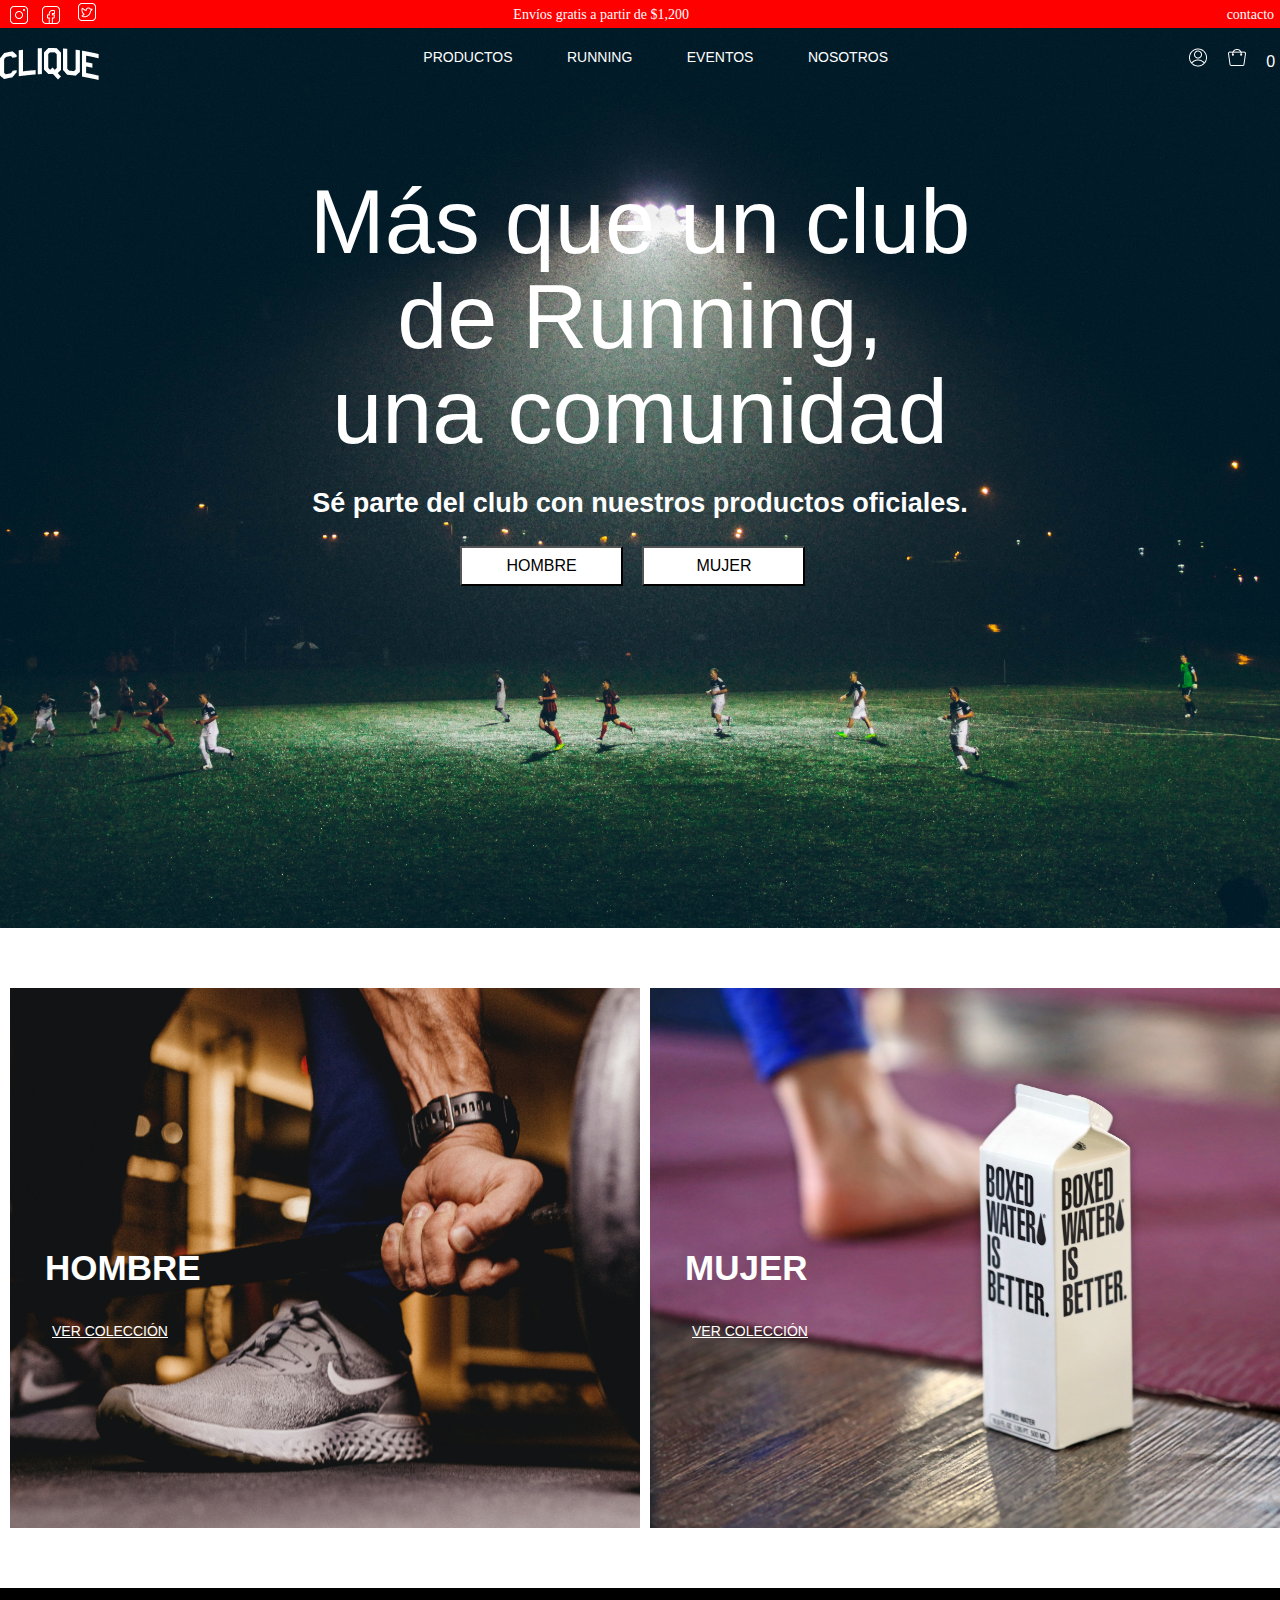
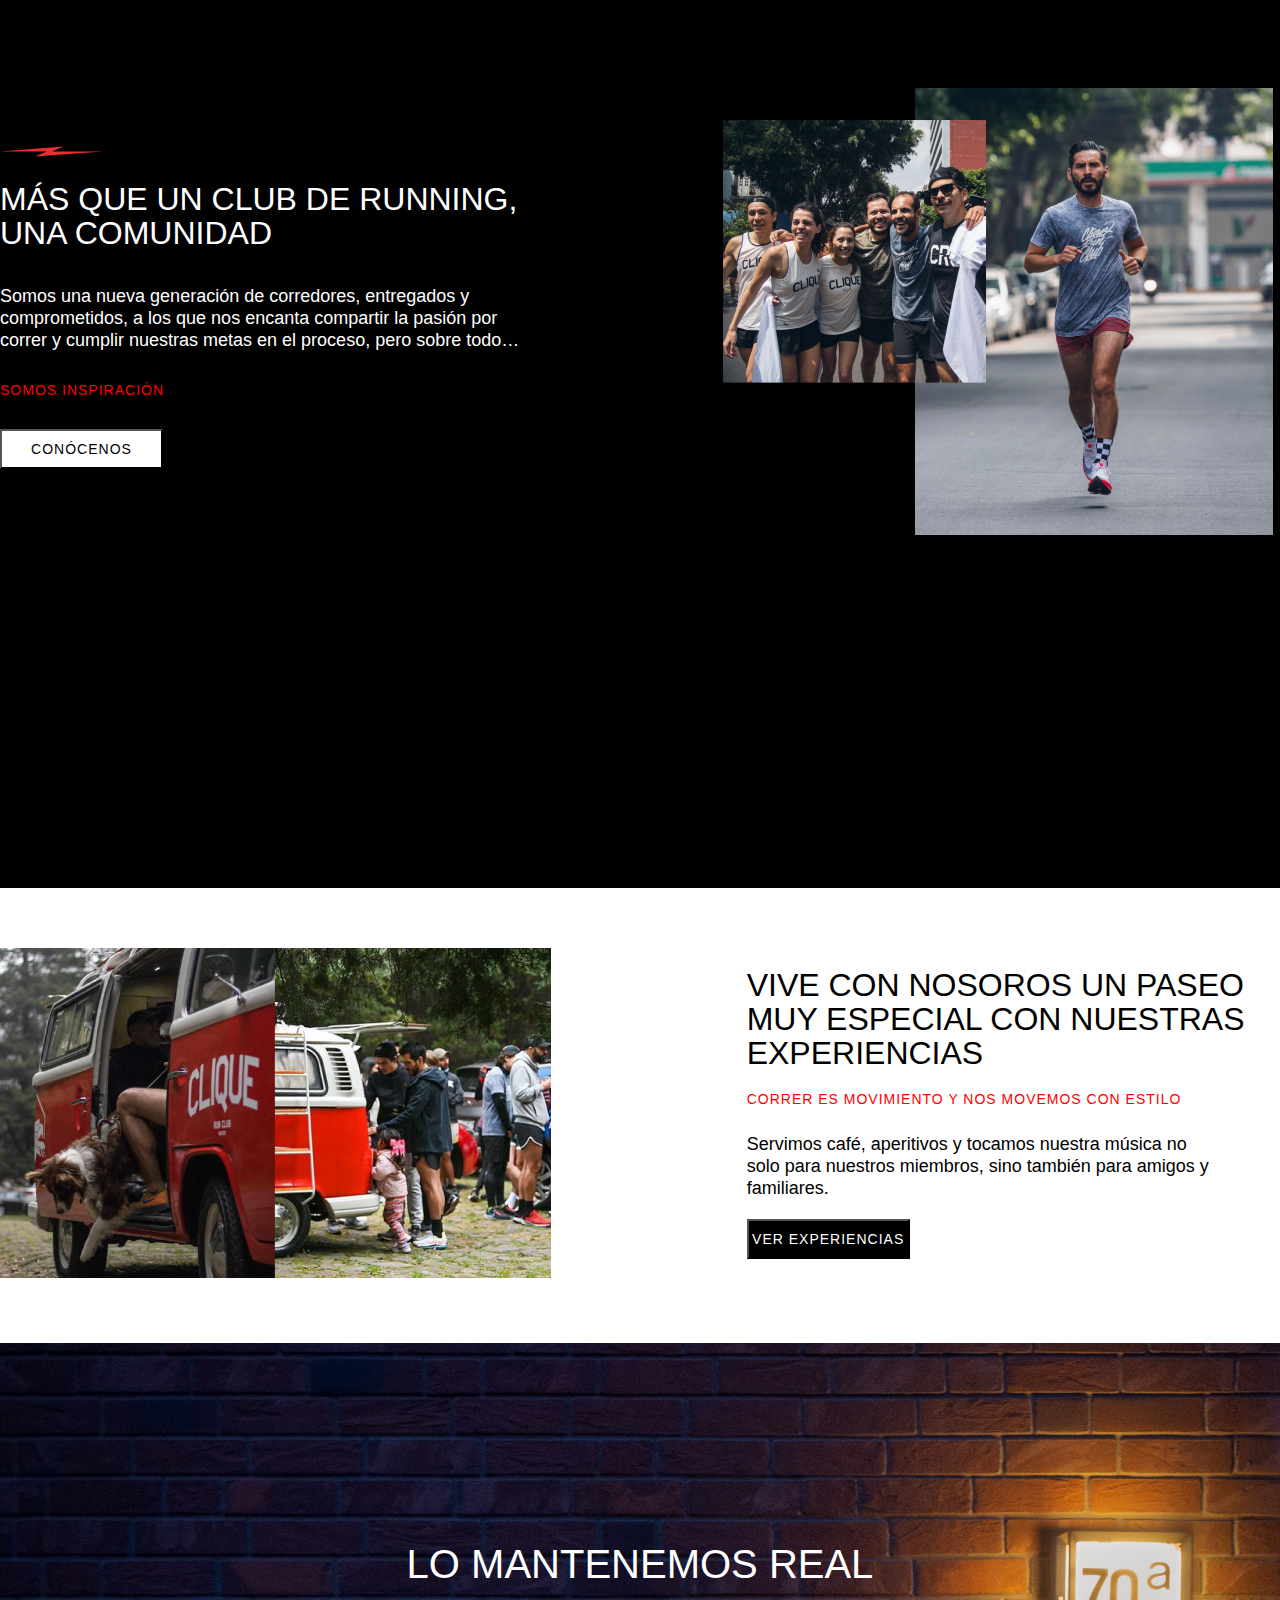
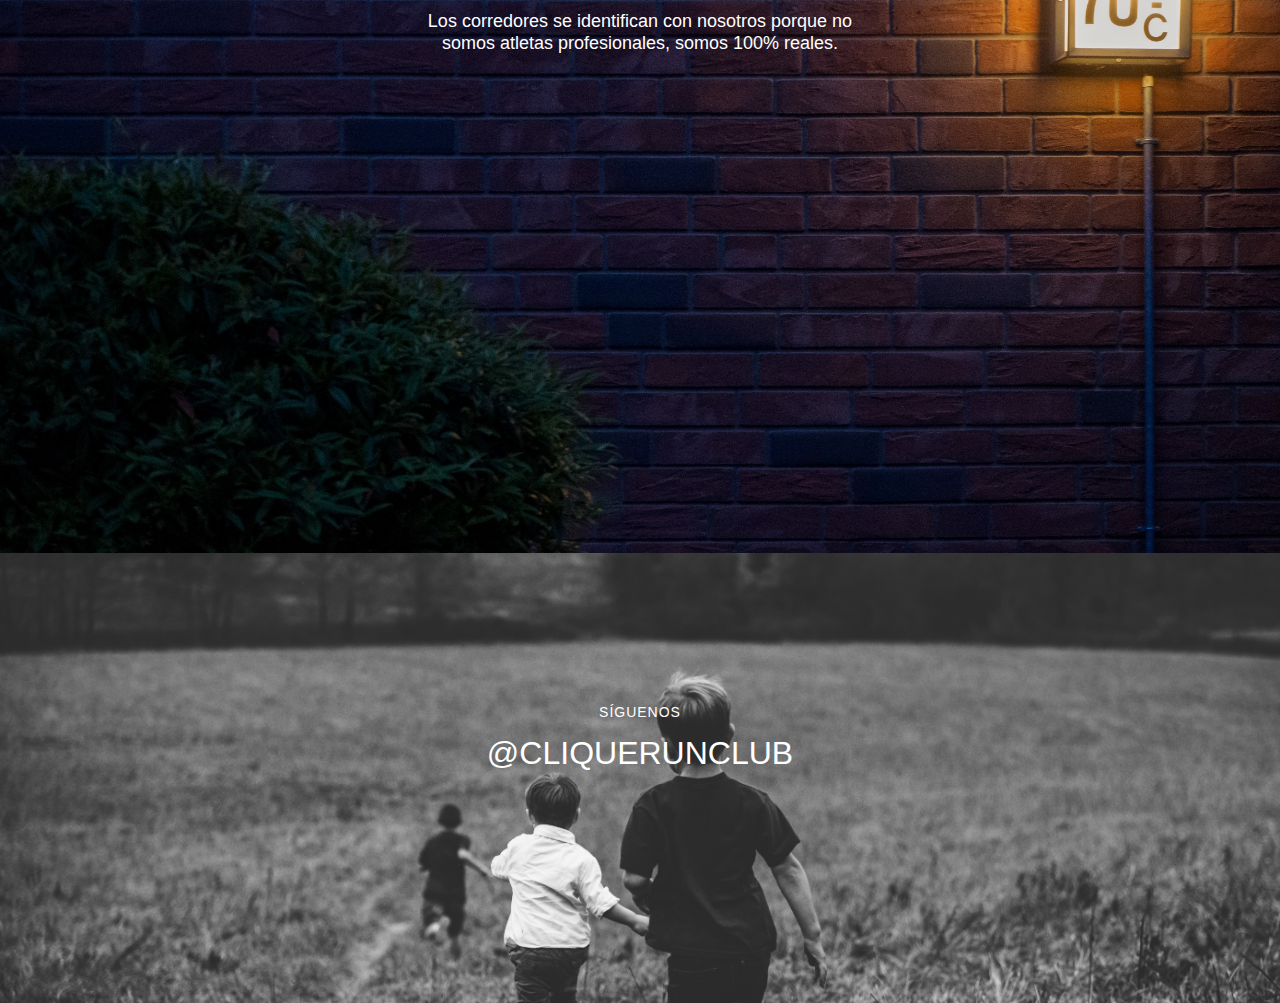
==== index.html @ 3148677d "section-8" ====
<!DOCTYPE html>
<html lang="en">
  <head>
    <meta charset="UTF-8" />
    <meta http-equiv="X-UA-Compatible" content="IE=edge" />
    <meta name="viewport" content="width=device-width, initial-scale=1.0" />
    <title>Tempelate</title>
    <link rel="stylesheet" href="./pure.css" />
    <link rel="stylesheet" href="./pure-responsive.css" />
    <link rel="stylesheet" href="./style.css" />
  </head>
  <body>
    <!-- sectuin-1 starts -->
    <div class="section-1">
      <div class="wrapper">
        <div class="pure-g">
          <div class="pure-u-1 pure-u-md-7-24">
            <div class="sec1-icon">
              <ul>
                <li>
                  <img src="/images/instaicon.png" alt="" />
                </li>
                <li>
                  <img src="/images/fbicon.png" alt="" />
                </li>
                <li>
                  <img src="/images/twittericon.png" alt="" />
                </li>
              </ul>
            </div>
          </div>
          <div class="pure-u-1 pure-u-md-16-24">
            <div class="sec1-line">
              <p>Envíos gratis a partir de $1,200</p>
            </div>
          </div>
          <div class="pure-u-1 pure-u-md-1-24">
            <div class="sec1-c">
              <p>contacto</p>
            </div>
          </div>
        </div>
      </div>
    </div>

    <!-- section-2 starts -->
    <div class="section-2">
      <div class="wrapper">
        <div class="pure-g sec2-navbar">
          <div class="pure-u-1 pure-u-md-7-24">
            <div class="sec2-logo">
              <img src="/images/sec2-logo.png" alt="" />
            </div>
          </div>
          <div class="pure-u-1 pure-u-md-15-24">
            <div class="sec2-tabs">
              <ul>
                <li>productos</li>
                <li>running</li>
                <li>eventos</li>
                <li>nosotros</li>
              </ul>
            </div>
          </div>
          <div class="pure-u-1 pure-u-md-2-24">
            <div class="sec2-icon">
              <ul>
                <li>
                  <img class="contact-icon" src="/images/sec2-i.png" alt="" />
                </li>
                <li>
                  <img class="basket" src="/images/sec2-basket.png" alt="" />
                </li>
                <li>0</li>
              </ul>
            </div>
          </div>
        </div>
        <div class="pure-g">
          <div class="pure-u-1 pure-u-md-24-24">
            <div class="sec2-banner">
              <p>
                Más que un club <br />
                de Running, <br />
                una comunidad <br />
              </p>
              <h3>Sé parte del club con nuestros productos oficiales.</h3>
              <div class="button-wrap">
                <button type="" class="sec2-button1">hombre</button>
                <button class="sec2-button2">mujer</button>
              </div>
            </div>
          </div>
        </div>
      </div>
    </div>

    <!-- section-3 start -->
    <div class="section-3">
      <div class="pure-g wrapper">
        <div class="pure-u-1 pure-u-md-12-24">
          <div class="sec3-image1">
            <!-- background image -->
            <h3>Hombre</h3>
            <button>ver colección</button>
          </div>
        </div>
        <div class="pure-u-1 pure-u-md-12-24">
          <div class="sec3-image2">
            <!-- background image -->
            <h3>mujer</h3>
            <button>ver colección</button>
          </div>
        </div>
      </div>
    </div>

    <!-- section-5 start -->
    <div class="section-5">
        <div class="wrapper">
            <div class="pure-g">
                <div class="pure-u-1 pure-u-md-10-24">
                    <div class="sec5-content">
                        <img src="/images/sec5-1.png" alt="">
                        <h3>
                            Más que un club de running, <br>
                            una comunidad
                        </h3>
                        <p>
                            Somos una nueva generación de corredores, entregados y comprometidos, a los que nos encanta compartir la pasión por correr y cumplir nuestras metas en el proceso, pero sobre todo…
                        </p>
                        <h4>
                            Somos inspiración
                        </h4>
                        <button>
                            conócenos
                        </button>
                    </div>
                </div>
                <div class="pure-u-1 pure-u-md-14-24">
                    <div class="sec5-image">
                        <img src="/images/sec5-2.png" alt="">
                    </div>
                </div>
        
            </div>
        </div>
    </div>
    <!-- section-6 start -->
    <div class="section-6">
      <div class="wrapper">
          <div class="pure-g">
            <div class="pure-u-1 pure-u-md-14-24">
              <div class="sec6-image">
                <img src="/images/sec6-1.png" alt="">
              </div>
            </div>
            <div class="pure-u-1 pure-u-md-10-24">
              <div class="sec6-content">
                <h3>
                  vive con nosoros un paseo <br> muy especial con nuestras
                  <br> experiencias
                </h3>
                <h4>
                  Correr es movimiento y nos movemos con estilo
                </h4>
                <p>
                  Servimos café, aperitivos y tocamos nuestra música no <br> solo para nuestros miembros, sino también para amigos y <br> familiares.
                </p>
                <button>
                  Ver experiencias
                </button>
              </div>
            </div>

          </div>
      
      </div>
    </div>
    <!-- section-7 start -->
    <div class="section-7">
      <div class="wrapper">
        <div class="pure-g">
          <div class="pure-u-1 pure-u-md-24-24">
            <div class="sec7-content">
              <h2>
                lo mantenemos real
              </h2>
              <p>
                Los corredores se identifican con nosotros porque no <br> somos atletas profesionales, somos 100% reales.
              </p>
            </div>
          </div>
        </div>
      </div>
    </div>
    <!-- section-8 start -->
    <div class="section-8">
      <div class="wrapper">
        <div class="pure-g">
          <div class="pure-u-1 pure-u-md-24-24">
            <div class="sec8-content">
              <h4>
                síguenos
              </h4>
              <h2>
                @cliquerunclub
              </h2>
            </div>
          </div>
        </div>
      </div>
    </div>

  </body>
</html>
---- pure.css ----
/*!
Pure v2.1.0
Copyright 2013 Yahoo!
Licensed under the BSD License.
https://github.com/pure-css/pure/blob/master/LICENSE
*/
/*!
normalize.css v | MIT License | git.io/normalize
Copyright (c) Nicolas Gallagher and Jonathan Neal
*/
/*! normalize.css v8.0.1 | MIT License | github.com/necolas/normalize.css */html{line-height:1.15;-webkit-text-size-adjust:100%}body{margin:0}main{display:block}h1{font-size:2em;margin:.67em 0}hr{-webkit-box-sizing:content-box;box-sizing:content-box;height:0;overflow:visible}pre{font-family:monospace,monospace;font-size:1em}a{background-color:transparent}abbr[title]{border-bottom:none;text-decoration:underline;-webkit-text-decoration:underline dotted;text-decoration:underline dotted}b,strong{font-weight:bolder}code,kbd,samp{font-family:monospace,monospace;font-size:1em}small{font-size:80%}sub,sup{font-size:75%;line-height:0;position:relative;vertical-align:baseline}sub{bottom:-.25em}sup{top:-.5em}img{border-style:none}button,input,optgroup,select,textarea{font-family:inherit;font-size:100%;line-height:1.15;margin:0}button,input{overflow:visible}button,select{text-transform:none}[type=button],[type=reset],[type=submit],button{-webkit-appearance:button}[type=button]::-moz-focus-inner,[type=reset]::-moz-focus-inner,[type=submit]::-moz-focus-inner,button::-moz-focus-inner{border-style:none;padding:0}[type=button]:-moz-focusring,[type=reset]:-moz-focusring,[type=submit]:-moz-focusring,button:-moz-focusring{outline:1px dotted ButtonText}fieldset{padding:.35em .75em .625em}legend{-webkit-box-sizing:border-box;box-sizing:border-box;color:inherit;display:table;max-width:100%;padding:0;white-space:normal}progress{vertical-align:baseline}textarea{overflow:auto}[type=checkbox],[type=radio]{-webkit-box-sizing:border-box;box-sizing:border-box;padding:0}[type=number]::-webkit-inner-spin-button,[type=number]::-webkit-outer-spin-button{height:auto}[type=search]{-webkit-appearance:textfield;outline-offset:-2px}[type=search]::-webkit-search-decoration{-webkit-appearance:none}::-webkit-file-upload-button{-webkit-appearance:button;font:inherit}details{display:block}summary{display:list-item}template{display:none}[hidden]{display:none}html{font-family:sans-serif}.hidden,[hidden]{display:none!important}.pure-img{max-width:100%;height:auto;display:block}.pure-g{letter-spacing:-.31em;text-rendering:optimizespeed;font-family:FreeSans,Arimo,"Droid Sans",Helvetica,Arial,sans-serif;display:-webkit-box;display:-ms-flexbox;display:flex;-webkit-box-orient:horizontal;-webkit-box-direction:normal;-ms-flex-flow:row wrap;flex-flow:row wrap;-ms-flex-line-pack:start;align-content:flex-start}@media all and (-ms-high-contrast:none),(-ms-high-contrast:active){table .pure-g{display:block}}.opera-only :-o-prefocus,.pure-g{word-spacing:-0.43em}.pure-u{display:inline-block;letter-spacing:normal;word-spacing:normal;vertical-align:top;text-rendering:auto}.pure-g [class*=pure-u]{font-family:sans-serif}.pure-u-1,.pure-u-1-1,.pure-u-1-12,.pure-u-1-2,.pure-u-1-24,.pure-u-1-3,.pure-u-1-4,.pure-u-1-5,.pure-u-1-6,.pure-u-1-8,.pure-u-10-24,.pure-u-11-12,.pure-u-11-24,.pure-u-12-24,.pure-u-13-24,.pure-u-14-24,.pure-u-15-24,.pure-u-16-24,.pure-u-17-24,.pure-u-18-24,.pure-u-19-24,.pure-u-2-24,.pure-u-2-3,.pure-u-2-5,.pure-u-20-24,.pure-u-21-24,.pure-u-22-24,.pure-u-23-24,.pure-u-24-24,.pure-u-3-24,.pure-u-3-4,.pure-u-3-5,.pure-u-3-8,.pure-u-4-24,.pure-u-4-5,.pure-u-5-12,.pure-u-5-24,.pure-u-5-5,.pure-u-5-6,.pure-u-5-8,.pure-u-6-24,.pure-u-7-12,.pure-u-7-24,.pure-u-7-8,.pure-u-8-24,.pure-u-9-24{display:inline-block;letter-spacing:normal;word-spacing:normal;vertical-align:top;text-rendering:auto}.pure-u-1-24{width:4.1667%}.pure-u-1-12,.pure-u-2-24{width:8.3333%}.pure-u-1-8,.pure-u-3-24{width:12.5%}.pure-u-1-6,.pure-u-4-24{width:16.6667%}.pure-u-1-5{width:20%}.pure-u-5-24{width:20.8333%}.pure-u-1-4,.pure-u-6-24{width:25%}.pure-u-7-24{width:29.1667%}.pure-u-1-3,.pure-u-8-24{width:33.3333%}.pure-u-3-8,.pure-u-9-24{width:37.5%}.pure-u-2-5{width:40%}.pure-u-10-24,.pure-u-5-12{width:41.6667%}.pure-u-11-24{width:45.8333%}.pure-u-1-2,.pure-u-12-24{width:50%}.pure-u-13-24{width:54.1667%}.pure-u-14-24,.pure-u-7-12{width:58.3333%}.pure-u-3-5{width:60%}.pure-u-15-24,.pure-u-5-8{width:62.5%}.pure-u-16-24,.pure-u-2-3{width:66.6667%}.pure-u-17-24{width:70.8333%}.pure-u-18-24,.pure-u-3-4{width:75%}.pure-u-19-24{width:79.1667%}.pure-u-4-5{width:80%}.pure-u-20-24,.pure-u-5-6{width:83.3333%}.pure-u-21-24,.pure-u-7-8{width:87.5%}.pure-u-11-12,.pure-u-22-24{width:91.6667%}.pure-u-23-24{width:95.8333%}.pure-u-1,.pure-u-1-1,.pure-u-24-24,.pure-u-5-5{width:100%}.pure-button{display:inline-block;line-height:normal;white-space:nowrap;vertical-align:middle;text-align:center;cursor:pointer;-webkit-user-drag:none;-webkit-user-select:none;-moz-user-select:none;-ms-user-select:none;user-select:none;-webkit-box-sizing:border-box;box-sizing:border-box}.pure-button::-moz-focus-inner{padding:0;border:0}.pure-button-group{letter-spacing:-.31em;text-rendering:optimizespeed}.opera-only :-o-prefocus,.pure-button-group{word-spacing:-0.43em}.pure-button-group .pure-button{letter-spacing:normal;word-spacing:normal;vertical-align:top;text-rendering:auto}.pure-button{font-family:inherit;font-size:100%;padding:.5em 1em;color:rgba(0,0,0,.8);border:none transparent;background-color:#e6e6e6;text-decoration:none;border-radius:2px}.pure-button-hover,.pure-button:focus,.pure-button:hover{background-image:-webkit-gradient(linear,left top,left bottom,from(transparent),color-stop(40%,rgba(0,0,0,.05)),to(rgba(0,0,0,.1)));background-image:linear-gradient(transparent,rgba(0,0,0,.05) 40%,rgba(0,0,0,.1))}.pure-button:focus{outline:0}.pure-button-active,.pure-button:active{-webkit-box-shadow:0 0 0 1px rgba(0,0,0,.15) inset,0 0 6px rgba(0,0,0,.2) inset;box-shadow:0 0 0 1px rgba(0,0,0,.15) inset,0 0 6px rgba(0,0,0,.2) inset;border-color:#000}.pure-button-disabled,.pure-button-disabled:active,.pure-button-disabled:focus,.pure-button-disabled:hover,.pure-button[disabled]{border:none;background-image:none;opacity:.4;cursor:not-allowed;-webkit-box-shadow:none;box-shadow:none;pointer-events:none}.pure-button-hidden{display:none}.pure-button-primary,.pure-button-selected,a.pure-button-primary,a.pure-button-selected{background-color:#0078e7;color:#fff}.pure-button-group .pure-button{margin:0;border-radius:0;border-right:1px solid rgba(0,0,0,.2)}.pure-button-group .pure-button:first-child{border-top-left-radius:2px;border-bottom-left-radius:2px}.pure-button-group .pure-button:last-child{border-top-right-radius:2px;border-bottom-right-radius:2px;border-right:none}.pure-form input[type=color],.pure-form input[type=date],.pure-form input[type=datetime-local],.pure-form input[type=datetime],.pure-form input[type=email],.pure-form input[type=month],.pure-form input[type=number],.pure-form input[type=password],.pure-form input[type=search],.pure-form input[type=tel],.pure-form input[type=text],.pure-form input[type=time],.pure-form input[type=url],.pure-form input[type=week],.pure-form select,.pure-form textarea{padding:.5em .6em;display:inline-block;border:1px solid #ccc;-webkit-box-shadow:inset 0 1px 3px #ddd;box-shadow:inset 0 1px 3px #ddd;border-radius:4px;vertical-align:middle;-webkit-box-sizing:border-box;box-sizing:border-box}.pure-form input:not([type]){padding:.5em .6em;display:inline-block;border:1px solid #ccc;-webkit-box-shadow:inset 0 1px 3px #ddd;box-shadow:inset 0 1px 3px #ddd;border-radius:4px;-webkit-box-sizing:border-box;box-sizing:border-box}.pure-form input[type=color]{padding:.2em .5em}.pure-form input[type=color]:focus,.pure-form input[type=date]:focus,.pure-form input[type=datetime-local]:focus,.pure-form input[type=datetime]:focus,.pure-form input[type=email]:focus,.pure-form input[type=month]:focus,.pure-form input[type=number]:focus,.pure-form input[type=password]:focus,.pure-form input[type=search]:focus,.pure-form input[type=tel]:focus,.pure-form input[type=text]:focus,.pure-form input[type=time]:focus,.pure-form input[type=url]:focus,.pure-form input[type=week]:focus,.pure-form select:focus,.pure-form textarea:focus{outline:0;border-color:#129fea}.pure-form input:not([type]):focus{outline:0;border-color:#129fea}.pure-form input[type=checkbox]:focus,.pure-form input[type=file]:focus,.pure-form input[type=radio]:focus{outline:thin solid #129FEA;outline:1px auto #129FEA}.pure-form .pure-checkbox,.pure-form .pure-radio{margin:.5em 0;display:block}.pure-form input[type=color][disabled],.pure-form input[type=date][disabled],.pure-form input[type=datetime-local][disabled],.pure-form input[type=datetime][disabled],.pure-form input[type=email][disabled],.pure-form input[type=month][disabled],.pure-form input[type=number][disabled],.pure-form input[type=password][disabled],.pure-form input[type=search][disabled],.pure-form input[type=tel][disabled],.pure-form input[type=text][disabled],.pure-form input[type=time][disabled],.pure-form input[type=url][disabled],.pure-form input[type=week][disabled],.pure-form select[disabled],.pure-form textarea[disabled]{cursor:not-allowed;background-color:#eaeded;color:#cad2d3}.pure-form input:not([type])[disabled]{cursor:not-allowed;background-color:#eaeded;color:#cad2d3}.pure-form input[readonly],.pure-form select[readonly],.pure-form textarea[readonly]{background-color:#eee;color:#777;border-color:#ccc}.pure-form input:focus:invalid,.pure-form select:focus:invalid,.pure-form textarea:focus:invalid{color:#b94a48;border-color:#e9322d}.pure-form input[type=checkbox]:focus:invalid:focus,.pure-form input[type=file]:focus:invalid:focus,.pure-form input[type=radio]:focus:invalid:focus{outline-color:#e9322d}.pure-form select{height:2.25em;border:1px solid #ccc;background-color:#fff}.pure-form select[multiple]{height:auto}.pure-form label{margin:.5em 0 .2em}.pure-form fieldset{margin:0;padding:.35em 0 .75em;border:0}.pure-form legend{display:block;width:100%;padding:.3em 0;margin-bottom:.3em;color:#333;border-bottom:1px solid #e5e5e5}.pure-form-stacked input[type=color],.pure-form-stacked input[type=date],.pure-form-stacked input[type=datetime-local],.pure-form-stacked input[type=datetime],.pure-form-stacked input[type=email],.pure-form-stacked input[type=file],.pure-form-stacked input[type=month],.pure-form-stacked input[type=number],.pure-form-stacked input[type=password],.pure-form-stacked input[type=search],.pure-form-stacked input[type=tel],.pure-form-stacked input[type=text],.pure-form-stacked input[type=time],.pure-form-stacked input[type=url],.pure-form-stacked input[type=week],.pure-form-stacked label,.pure-form-stacked select,.pure-form-stacked textarea{display:block;margin:.25em 0}.pure-form-stacked input:not([type]){display:block;margin:.25em 0}.pure-form-aligned input,.pure-form-aligned select,.pure-form-aligned textarea,.pure-form-message-inline{display:inline-block;vertical-align:middle}.pure-form-aligned textarea{vertical-align:top}.pure-form-aligned .pure-control-group{margin-bottom:.5em}.pure-form-aligned .pure-control-group label{text-align:right;display:inline-block;vertical-align:middle;width:10em;margin:0 1em 0 0}.pure-form-aligned .pure-controls{margin:1.5em 0 0 11em}.pure-form .pure-input-rounded,.pure-form input.pure-input-rounded{border-radius:2em;padding:.5em 1em}.pure-form .pure-group fieldset{margin-bottom:10px}.pure-form .pure-group input,.pure-form .pure-group textarea{display:block;padding:10px;margin:0 0 -1px;border-radius:0;position:relative;top:-1px}.pure-form .pure-group input:focus,.pure-form .pure-group textarea:focus{z-index:3}.pure-form .pure-group input:first-child,.pure-form .pure-group textarea:first-child{top:1px;border-radius:4px 4px 0 0;margin:0}.pure-form .pure-group input:first-child:last-child,.pure-form .pure-group textarea:first-child:last-child{top:1px;border-radius:4px;margin:0}.pure-form .pure-group input:last-child,.pure-form .pure-group textarea:last-child{top:-2px;border-radius:0 0 4px 4px;margin:0}.pure-form .pure-group button{margin:.35em 0}.pure-form .pure-input-1{width:100%}.pure-form .pure-input-3-4{width:75%}.pure-form .pure-input-2-3{width:66%}.pure-form .pure-input-1-2{width:50%}.pure-form .pure-input-1-3{width:33%}.pure-form .pure-input-1-4{width:25%}.pure-form-message-inline{display:inline-block;padding-left:.3em;color:#666;vertical-align:middle;font-size:.875em}.pure-form-message{display:block;color:#666;font-size:.875em}@media only screen and (max-width :480px){.pure-form button[type=submit]{margin:.7em 0 0}.pure-form input:not([type]),.pure-form input[type=color],.pure-form input[type=date],.pure-form input[type=datetime-local],.pure-form input[type=datetime],.pure-form input[type=email],.pure-form input[type=month],.pure-form input[type=number],.pure-form input[type=password],.pure-form input[type=search],.pure-form input[type=tel],.pure-form input[type=text],.pure-form input[type=time],.pure-form input[type=url],.pure-form input[type=week],.pure-form label{margin-bottom:.3em;display:block}.pure-group input:not([type]),.pure-group input[type=color],.pure-group input[type=date],.pure-group input[type=datetime-local],.pure-group input[type=datetime],.pure-group input[type=email],.pure-group input[type=month],.pure-group input[type=number],.pure-group input[type=password],.pure-group input[type=search],.pure-group input[type=tel],.pure-group input[type=text],.pure-group input[type=time],.pure-group input[type=url],.pure-group input[type=week]{margin-bottom:0}.pure-form-aligned .pure-control-group label{margin-bottom:.3em;text-align:left;display:block;width:100%}.pure-form-aligned .pure-controls{margin:1.5em 0 0 0}.pure-form-message,.pure-form-message-inline{display:block;font-size:.75em;padding:.2em 0 .8em}}.pure-menu{-webkit-box-sizing:border-box;box-sizing:border-box}.pure-menu-fixed{position:fixed;left:0;top:0;z-index:3}.pure-menu-item,.pure-menu-list{position:relative}.pure-menu-list{list-style:none;margin:0;padding:0}.pure-menu-item{padding:0;margin:0;height:100%}.pure-menu-heading,.pure-menu-link{display:block;text-decoration:none;white-space:nowrap}.pure-menu-horizontal{width:100%;white-space:nowrap}.pure-menu-horizontal .pure-menu-list{display:inline-block}.pure-menu-horizontal .pure-menu-heading,.pure-menu-horizontal .pure-menu-item,.pure-menu-horizontal .pure-menu-separator{display:inline-block;vertical-align:middle}.pure-menu-item .pure-menu-item{display:block}.pure-menu-children{display:none;position:absolute;left:100%;top:0;margin:0;padding:0;z-index:3}.pure-menu-horizontal .pure-menu-children{left:0;top:auto;width:inherit}.pure-menu-active>.pure-menu-children,.pure-menu-allow-hover:hover>.pure-menu-children{display:block;position:absolute}.pure-menu-has-children>.pure-menu-link:after{padding-left:.5em;content:"\25B8";font-size:small}.pure-menu-horizontal .pure-menu-has-children>.pure-menu-link:after{content:"\25BE"}.pure-menu-scrollable{overflow-y:scroll;overflow-x:hidden}.pure-menu-scrollable .pure-menu-list{display:block}.pure-menu-horizontal.pure-menu-scrollable .pure-menu-list{display:inline-block}.pure-menu-horizontal.pure-menu-scrollable{white-space:nowrap;overflow-y:hidden;overflow-x:auto;padding:.5em 0}.pure-menu-horizontal .pure-menu-children .pure-menu-separator,.pure-menu-separator{background-color:#ccc;height:1px;margin:.3em 0}.pure-menu-horizontal .pure-menu-separator{width:1px;height:1.3em;margin:0 .3em}.pure-menu-horizontal .pure-menu-children .pure-menu-separator{display:block;width:auto}.pure-menu-heading{text-transform:uppercase;color:#565d64}.pure-menu-link{color:#777}.pure-menu-children{background-color:#fff}.pure-menu-heading,.pure-menu-link{padding:.5em 1em}.pure-menu-disabled{opacity:.5}.pure-menu-disabled .pure-menu-link:hover{background-color:transparent;cursor:default}.pure-menu-active>.pure-menu-link,.pure-menu-link:focus,.pure-menu-link:hover{background-color:#eee}.pure-menu-selected>.pure-menu-link,.pure-menu-selected>.pure-menu-link:visited{color:#000}.pure-table{border-collapse:collapse;border-spacing:0;empty-cells:show;border:1px solid #cbcbcb}.pure-table caption{color:#000;font:italic 85%/1 arial,sans-serif;padding:1em 0;text-align:center}.pure-table td,.pure-table th{border-left:1px solid #cbcbcb;border-width:0 0 0 1px;font-size:inherit;margin:0;overflow:visible;padding:.5em 1em}.pure-table thead{background-color:#e0e0e0;color:#000;text-align:left;vertical-align:bottom}.pure-table td{background-color:transparent}.pure-table-odd td{background-color:#f2f2f2}.pure-table-striped tr:nth-child(2n-1) td{background-color:#f2f2f2}.pure-table-bordered td{border-bottom:1px solid #cbcbcb}.pure-table-bordered tbody>tr:last-child>td{border-bottom-width:0}.pure-table-horizontal td,.pure-table-horizontal th{border-width:0 0 1px 0;border-bottom:1px solid #cbcbcb}.pure-table-horizontal tbody>tr:last-child>td{border-bottom-width:0}
---- pure-responsive.css ----
/*!
Pure v2.1.0
Copyright 2013 Yahoo!
Licensed under the BSD License.
https://github.com/pure-css/pure/blob/master/LICENSE
*/
@media screen and (min-width:35.5em){.pure-u-sm-1,.pure-u-sm-1-1,.pure-u-sm-1-12,.pure-u-sm-1-2,.pure-u-sm-1-24,.pure-u-sm-1-3,.pure-u-sm-1-4,.pure-u-sm-1-5,.pure-u-sm-1-6,.pure-u-sm-1-8,.pure-u-sm-10-24,.pure-u-sm-11-12,.pure-u-sm-11-24,.pure-u-sm-12-24,.pure-u-sm-13-24,.pure-u-sm-14-24,.pure-u-sm-15-24,.pure-u-sm-16-24,.pure-u-sm-17-24,.pure-u-sm-18-24,.pure-u-sm-19-24,.pure-u-sm-2-24,.pure-u-sm-2-3,.pure-u-sm-2-5,.pure-u-sm-20-24,.pure-u-sm-21-24,.pure-u-sm-22-24,.pure-u-sm-23-24,.pure-u-sm-24-24,.pure-u-sm-3-24,.pure-u-sm-3-4,.pure-u-sm-3-5,.pure-u-sm-3-8,.pure-u-sm-4-24,.pure-u-sm-4-5,.pure-u-sm-5-12,.pure-u-sm-5-24,.pure-u-sm-5-5,.pure-u-sm-5-6,.pure-u-sm-5-8,.pure-u-sm-6-24,.pure-u-sm-7-12,.pure-u-sm-7-24,.pure-u-sm-7-8,.pure-u-sm-8-24,.pure-u-sm-9-24{display:inline-block;letter-spacing:normal;word-spacing:normal;vertical-align:top;text-rendering:auto}.pure-u-sm-1-24{width:4.1667%}.pure-u-sm-1-12,.pure-u-sm-2-24{width:8.3333%}.pure-u-sm-1-8,.pure-u-sm-3-24{width:12.5%}.pure-u-sm-1-6,.pure-u-sm-4-24{width:16.6667%}.pure-u-sm-1-5{width:20%}.pure-u-sm-5-24{width:20.8333%}.pure-u-sm-1-4,.pure-u-sm-6-24{width:25%}.pure-u-sm-7-24{width:29.1667%}.pure-u-sm-1-3,.pure-u-sm-8-24{width:33.3333%}.pure-u-sm-3-8,.pure-u-sm-9-24{width:37.5%}.pure-u-sm-2-5{width:40%}.pure-u-sm-10-24,.pure-u-sm-5-12{width:41.6667%}.pure-u-sm-11-24{width:45.8333%}.pure-u-sm-1-2,.pure-u-sm-12-24{width:50%}.pure-u-sm-13-24{width:54.1667%}.pure-u-sm-14-24,.pure-u-sm-7-12{width:58.3333%}.pure-u-sm-3-5{width:60%}.pure-u-sm-15-24,.pure-u-sm-5-8{width:62.5%}.pure-u-sm-16-24,.pure-u-sm-2-3{width:66.6667%}.pure-u-sm-17-24{width:70.8333%}.pure-u-sm-18-24,.pure-u-sm-3-4{width:75%}.pure-u-sm-19-24{width:79.1667%}.pure-u-sm-4-5{width:80%}.pure-u-sm-20-24,.pure-u-sm-5-6{width:83.3333%}.pure-u-sm-21-24,.pure-u-sm-7-8{width:87.5%}.pure-u-sm-11-12,.pure-u-sm-22-24{width:91.6667%}.pure-u-sm-23-24{width:95.8333%}.pure-u-sm-1,.pure-u-sm-1-1,.pure-u-sm-24-24,.pure-u-sm-5-5{width:100%}}@media screen and (min-width:48em){.pure-u-md-1,.pure-u-md-1-1,.pure-u-md-1-12,.pure-u-md-1-2,.pure-u-md-1-24,.pure-u-md-1-3,.pure-u-md-1-4,.pure-u-md-1-5,.pure-u-md-1-6,.pure-u-md-1-8,.pure-u-md-10-24,.pure-u-md-11-12,.pure-u-md-11-24,.pure-u-md-12-24,.pure-u-md-13-24,.pure-u-md-14-24,.pure-u-md-15-24,.pure-u-md-16-24,.pure-u-md-17-24,.pure-u-md-18-24,.pure-u-md-19-24,.pure-u-md-2-24,.pure-u-md-2-3,.pure-u-md-2-5,.pure-u-md-20-24,.pure-u-md-21-24,.pure-u-md-22-24,.pure-u-md-23-24,.pure-u-md-24-24,.pure-u-md-3-24,.pure-u-md-3-4,.pure-u-md-3-5,.pure-u-md-3-8,.pure-u-md-4-24,.pure-u-md-4-5,.pure-u-md-5-12,.pure-u-md-5-24,.pure-u-md-5-5,.pure-u-md-5-6,.pure-u-md-5-8,.pure-u-md-6-24,.pure-u-md-7-12,.pure-u-md-7-24,.pure-u-md-7-8,.pure-u-md-8-24,.pure-u-md-9-24{display:inline-block;letter-spacing:normal;word-spacing:normal;vertical-align:top;text-rendering:auto}.pure-u-md-1-24{width:4.1667%}.pure-u-md-1-12,.pure-u-md-2-24{width:8.3333%}.pure-u-md-1-8,.pure-u-md-3-24{width:12.5%}.pure-u-md-1-6,.pure-u-md-4-24{width:16.6667%}.pure-u-md-1-5{width:20%}.pure-u-md-5-24{width:20.8333%}.pure-u-md-1-4,.pure-u-md-6-24{width:25%}.pure-u-md-7-24{width:29.1667%}.pure-u-md-1-3,.pure-u-md-8-24{width:33.3333%}.pure-u-md-3-8,.pure-u-md-9-24{width:37.5%}.pure-u-md-2-5{width:40%}.pure-u-md-10-24,.pure-u-md-5-12{width:41.6667%}.pure-u-md-11-24{width:45.8333%}.pure-u-md-1-2,.pure-u-md-12-24{width:50%}.pure-u-md-13-24{width:54.1667%}.pure-u-md-14-24,.pure-u-md-7-12{width:58.3333%}.pure-u-md-3-5{width:60%}.pure-u-md-15-24,.pure-u-md-5-8{width:62.5%}.pure-u-md-16-24,.pure-u-md-2-3{width:66.6667%}.pure-u-md-17-24{width:70.8333%}.pure-u-md-18-24,.pure-u-md-3-4{width:75%}.pure-u-md-19-24{width:79.1667%}.pure-u-md-4-5{width:80%}.pure-u-md-20-24,.pure-u-md-5-6{width:83.3333%}.pure-u-md-21-24,.pure-u-md-7-8{width:87.5%}.pure-u-md-11-12,.pure-u-md-22-24{width:91.6667%}.pure-u-md-23-24{width:95.8333%}.pure-u-md-1,.pure-u-md-1-1,.pure-u-md-24-24,.pure-u-md-5-5{width:100%}}@media screen and (min-width:64em){.pure-u-lg-1,.pure-u-lg-1-1,.pure-u-lg-1-12,.pure-u-lg-1-2,.pure-u-lg-1-24,.pure-u-lg-1-3,.pure-u-lg-1-4,.pure-u-lg-1-5,.pure-u-lg-1-6,.pure-u-lg-1-8,.pure-u-lg-10-24,.pure-u-lg-11-12,.pure-u-lg-11-24,.pure-u-lg-12-24,.pure-u-lg-13-24,.pure-u-lg-14-24,.pure-u-lg-15-24,.pure-u-lg-16-24,.pure-u-lg-17-24,.pure-u-lg-18-24,.pure-u-lg-19-24,.pure-u-lg-2-24,.pure-u-lg-2-3,.pure-u-lg-2-5,.pure-u-lg-20-24,.pure-u-lg-21-24,.pure-u-lg-22-24,.pure-u-lg-23-24,.pure-u-lg-24-24,.pure-u-lg-3-24,.pure-u-lg-3-4,.pure-u-lg-3-5,.pure-u-lg-3-8,.pure-u-lg-4-24,.pure-u-lg-4-5,.pure-u-lg-5-12,.pure-u-lg-5-24,.pure-u-lg-5-5,.pure-u-lg-5-6,.pure-u-lg-5-8,.pure-u-lg-6-24,.pure-u-lg-7-12,.pure-u-lg-7-24,.pure-u-lg-7-8,.pure-u-lg-8-24,.pure-u-lg-9-24{display:inline-block;letter-spacing:normal;word-spacing:normal;vertical-align:top;text-rendering:auto}.pure-u-lg-1-24{width:4.1667%}.pure-u-lg-1-12,.pure-u-lg-2-24{width:8.3333%}.pure-u-lg-1-8,.pure-u-lg-3-24{width:12.5%}.pure-u-lg-1-6,.pure-u-lg-4-24{width:16.6667%}.pure-u-lg-1-5{width:20%}.pure-u-lg-5-24{width:20.8333%}.pure-u-lg-1-4,.pure-u-lg-6-24{width:25%}.pure-u-lg-7-24{width:29.1667%}.pure-u-lg-1-3,.pure-u-lg-8-24{width:33.3333%}.pure-u-lg-3-8,.pure-u-lg-9-24{width:37.5%}.pure-u-lg-2-5{width:40%}.pure-u-lg-10-24,.pure-u-lg-5-12{width:41.6667%}.pure-u-lg-11-24{width:45.8333%}.pure-u-lg-1-2,.pure-u-lg-12-24{width:50%}.pure-u-lg-13-24{width:54.1667%}.pure-u-lg-14-24,.pure-u-lg-7-12{width:58.3333%}.pure-u-lg-3-5{width:60%}.pure-u-lg-15-24,.pure-u-lg-5-8{width:62.5%}.pure-u-lg-16-24,.pure-u-lg-2-3{width:66.6667%}.pure-u-lg-17-24{width:70.8333%}.pure-u-lg-18-24,.pure-u-lg-3-4{width:75%}.pure-u-lg-19-24{width:79.1667%}.pure-u-lg-4-5{width:80%}.pure-u-lg-20-24,.pure-u-lg-5-6{width:83.3333%}.pure-u-lg-21-24,.pure-u-lg-7-8{width:87.5%}.pure-u-lg-11-12,.pure-u-lg-22-24{width:91.6667%}.pure-u-lg-23-24{width:95.8333%}.pure-u-lg-1,.pure-u-lg-1-1,.pure-u-lg-24-24,.pure-u-lg-5-5{width:100%}}@media screen and (min-width:80em){.pure-u-xl-1,.pure-u-xl-1-1,.pure-u-xl-1-12,.pure-u-xl-1-2,.pure-u-xl-1-24,.pure-u-xl-1-3,.pure-u-xl-1-4,.pure-u-xl-1-5,.pure-u-xl-1-6,.pure-u-xl-1-8,.pure-u-xl-10-24,.pure-u-xl-11-12,.pure-u-xl-11-24,.pure-u-xl-12-24,.pure-u-xl-13-24,.pure-u-xl-14-24,.pure-u-xl-15-24,.pure-u-xl-16-24,.pure-u-xl-17-24,.pure-u-xl-18-24,.pure-u-xl-19-24,.pure-u-xl-2-24,.pure-u-xl-2-3,.pure-u-xl-2-5,.pure-u-xl-20-24,.pure-u-xl-21-24,.pure-u-xl-22-24,.pure-u-xl-23-24,.pure-u-xl-24-24,.pure-u-xl-3-24,.pure-u-xl-3-4,.pure-u-xl-3-5,.pure-u-xl-3-8,.pure-u-xl-4-24,.pure-u-xl-4-5,.pure-u-xl-5-12,.pure-u-xl-5-24,.pure-u-xl-5-5,.pure-u-xl-5-6,.pure-u-xl-5-8,.pure-u-xl-6-24,.pure-u-xl-7-12,.pure-u-xl-7-24,.pure-u-xl-7-8,.pure-u-xl-8-24,.pure-u-xl-9-24{display:inline-block;letter-spacing:normal;word-spacing:normal;vertical-align:top;text-rendering:auto}.pure-u-xl-1-24{width:4.1667%}.pure-u-xl-1-12,.pure-u-xl-2-24{width:8.3333%}.pure-u-xl-1-8,.pure-u-xl-3-24{width:12.5%}.pure-u-xl-1-6,.pure-u-xl-4-24{width:16.6667%}.pure-u-xl-1-5{width:20%}.pure-u-xl-5-24{width:20.8333%}.pure-u-xl-1-4,.pure-u-xl-6-24{width:25%}.pure-u-xl-7-24{width:29.1667%}.pure-u-xl-1-3,.pure-u-xl-8-24{width:33.3333%}.pure-u-xl-3-8,.pure-u-xl-9-24{width:37.5%}.pure-u-xl-2-5{width:40%}.pure-u-xl-10-24,.pure-u-xl-5-12{width:41.6667%}.pure-u-xl-11-24{width:45.8333%}.pure-u-xl-1-2,.pure-u-xl-12-24{width:50%}.pure-u-xl-13-24{width:54.1667%}.pure-u-xl-14-24,.pure-u-xl-7-12{width:58.3333%}.pure-u-xl-3-5{width:60%}.pure-u-xl-15-24,.pure-u-xl-5-8{width:62.5%}.pure-u-xl-16-24,.pure-u-xl-2-3{width:66.6667%}.pure-u-xl-17-24{width:70.8333%}.pure-u-xl-18-24,.pure-u-xl-3-4{width:75%}.pure-u-xl-19-24{width:79.1667%}.pure-u-xl-4-5{width:80%}.pure-u-xl-20-24,.pure-u-xl-5-6{width:83.3333%}.pure-u-xl-21-24,.pure-u-xl-7-8{width:87.5%}.pure-u-xl-11-12,.pure-u-xl-22-24{width:91.6667%}.pure-u-xl-23-24{width:95.8333%}.pure-u-xl-1,.pure-u-xl-1-1,.pure-u-xl-24-24,.pure-u-xl-5-5{width:100%}}@media screen and (min-width:120em){.pure-u-xxl-1,.pure-u-xxl-1-1,.pure-u-xxl-1-12,.pure-u-xxl-1-2,.pure-u-xxl-1-24,.pure-u-xxl-1-3,.pure-u-xxl-1-4,.pure-u-xxl-1-5,.pure-u-xxl-1-6,.pure-u-xxl-1-8,.pure-u-xxl-10-24,.pure-u-xxl-11-12,.pure-u-xxl-11-24,.pure-u-xxl-12-24,.pure-u-xxl-13-24,.pure-u-xxl-14-24,.pure-u-xxl-15-24,.pure-u-xxl-16-24,.pure-u-xxl-17-24,.pure-u-xxl-18-24,.pure-u-xxl-19-24,.pure-u-xxl-2-24,.pure-u-xxl-2-3,.pure-u-xxl-2-5,.pure-u-xxl-20-24,.pure-u-xxl-21-24,.pure-u-xxl-22-24,.pure-u-xxl-23-24,.pure-u-xxl-24-24,.pure-u-xxl-3-24,.pure-u-xxl-3-4,.pure-u-xxl-3-5,.pure-u-xxl-3-8,.pure-u-xxl-4-24,.pure-u-xxl-4-5,.pure-u-xxl-5-12,.pure-u-xxl-5-24,.pure-u-xxl-5-5,.pure-u-xxl-5-6,.pure-u-xxl-5-8,.pure-u-xxl-6-24,.pure-u-xxl-7-12,.pure-u-xxl-7-24,.pure-u-xxl-7-8,.pure-u-xxl-8-24,.pure-u-xxl-9-24{display:inline-block;letter-spacing:normal;word-spacing:normal;vertical-align:top;text-rendering:auto}.pure-u-xxl-1-24{width:4.1667%}.pure-u-xxl-1-12,.pure-u-xxl-2-24{width:8.3333%}.pure-u-xxl-1-8,.pure-u-xxl-3-24{width:12.5%}.pure-u-xxl-1-6,.pure-u-xxl-4-24{width:16.6667%}.pure-u-xxl-1-5{width:20%}.pure-u-xxl-5-24{width:20.8333%}.pure-u-xxl-1-4,.pure-u-xxl-6-24{width:25%}.pure-u-xxl-7-24{width:29.1667%}.pure-u-xxl-1-3,.pure-u-xxl-8-24{width:33.3333%}.pure-u-xxl-3-8,.pure-u-xxl-9-24{width:37.5%}.pure-u-xxl-2-5{width:40%}.pure-u-xxl-10-24,.pure-u-xxl-5-12{width:41.6667%}.pure-u-xxl-11-24{width:45.8333%}.pure-u-xxl-1-2,.pure-u-xxl-12-24{width:50%}.pure-u-xxl-13-24{width:54.1667%}.pure-u-xxl-14-24,.pure-u-xxl-7-12{width:58.3333%}.pure-u-xxl-3-5{width:60%}.pure-u-xxl-15-24,.pure-u-xxl-5-8{width:62.5%}.pure-u-xxl-16-24,.pure-u-xxl-2-3{width:66.6667%}.pure-u-xxl-17-24{width:70.8333%}.pure-u-xxl-18-24,.pure-u-xxl-3-4{width:75%}.pure-u-xxl-19-24{width:79.1667%}.pure-u-xxl-4-5{width:80%}.pure-u-xxl-20-24,.pure-u-xxl-5-6{width:83.3333%}.pure-u-xxl-21-24,.pure-u-xxl-7-8{width:87.5%}.pure-u-xxl-11-12,.pure-u-xxl-22-24{width:91.6667%}.pure-u-xxl-23-24{width:95.8333%}.pure-u-xxl-1,.pure-u-xxl-1-1,.pure-u-xxl-24-24,.pure-u-xxl-5-5{width:100%}}
---- style.css ----
* {
  padding: 0;
  margin: 0;
  box-sizing: border-box;
}
.wrapper {
  max-width: 1280px;
  width: 100%;
  margin: auto;
}
.h1 d{
    font-size: 90px;
    font-weight: 400;
    line-height: 80px;
    letter-spacing: 0px;
    text-transform: uppercase;
    font-family: Hammer & Tongs;
    
}
.h1 m{
    font-size: 48px;
    font-weight: 400;
    line-height: 64px;
    letter-spacing: 56px;
    text-transform: uppercase;
    font-family: Hammer & Tongs;
}

:root{
    --sec1Color: red;
    --sec5Color: black;
    --whiteColor: white;
}

.section-1{
    background-color: var(--sec1Color) ;
}
.sec1-icon ul li{
    display: inline-block;
    padding-left: 10px;
}

.sec1-line p{
    color: white;
    /* text-align: center; */
    font-size: 14px;
    line-height: 17px;
    font-family: lato;
    margin-top: 6px;
    margin-left: 140px;
}
.sec1-c p{
    color: white;
    /* text-align: center; */
    font-size: 14px;
    line-height: 17px;
    font-family: lato;
    margin-top: 6px;
}

.section-2{
    
    height: 100vh;
    background-image: url("/images/sec2-baner.jpg");
    background-size: cover;
    background-repeat: no-repeat;
    background-position: center;
}
.sec2-tabs{
    /* margin-left: 70px; */
}
.sec2-navbar{
    padding-top: 20px;
}
.sec2-logo img{
    /* margin-left: 100px; */
}
.sec2-tabs ul li{
    display: inline-block;
    text-transform: uppercase;
    color: white;
    font-size: 14px;
    /* font-family: Hammer & Tongs; */
    line-height: 18px;
    padding-left: 50px;
}
.sec2-icon ul li{
    display: inline-block;
    color: white;
    padding-left: 16px;
}
.contact-icon{
    /* margin-left: 115px; */
}
.sec2-banner p{
    color: white;
    font-size: 90px;
    line-height: 95px;
    text-align: center;
    margin-top: 90px;
}
.sec2-banner h3{
    margin-top: 30px;
    font-size: 27px;
    line-height: 26px;
    color: white;
    text-align: center;
}
.button-wrap{
    margin-top: 30px;
    margin-left: 460px;
}
.sec2-button1{
    width: 163px;
    height: 40px;
    background-color: #FFFFFF;
    text-align: center;
    padding: 8px 16px;
    color: black;
    text-transform: uppercase;
}
.sec2-button2{
    margin-left: 15px;
    width: 163px;
    height: 40px;
    background-color: #FFFFFF;
    text-align: center;
    padding: 8px 16px;
    color: black;
    text-transform: uppercase;
}


.section-3{
    margin-top: 60px;
}
.sec3-image1 {
  background-image: url("/images/sec3-1.jpg");
  height: 60vh;
  background-size: cover;
  margin-left: 10px;
}
.sec3-image2 {
  background-image: url("/images/sec3-2.jpg");
  height: 60vh;
  background-size: cover;
  margin-left: 10px;
}
.sec3-image1 h3 {
  color: white;
  font-size: 35px;
  text-transform: uppercase;
  padding: 260px 0px 0px 35px;
}
.sec3-image1 button {
  height: 25px;
  width: 130px;
  color: white;
  background-color: transparent;
  border: none;
  text-decoration: underline;
  text-transform: uppercase;
  font-size: 14px;
  margin: 30px 0px 0px 35px;
}
.sec3-image2 h3 {
  color: white;
  font-size: 35px;
  text-transform: uppercase;
  padding: 260px 0px 0px 35px;
}
.sec3-image2 button {
  height: 25px;
  width: 130px;
  color: white;
  background-color: transparent;
  border: none;
  text-decoration: underline;
  text-transform: uppercase;
  font-size: 14px;
  margin: 30px 0px 0px 35px;
}

.section-5{
    background-color: var(--sec5Color);
    margin-top: 60px;
    height: 100vh;
}
.sec5-content{
    margin-top: 155px;
}
.sec5-content h3{
    margin-top: 20px;
    color: white;
    font-weight: 400;
    font-size: 32px;
    /* font-family: Hammer & Tongs; */
    line-height: 34px;
    text-transform: uppercase;
}
.sec5-content p{
    color: white;
    font-weight: 400;
    font-size: 18px;
    /* font-family: lato; */
    line-height: 22px;
    margin-top: 35px;
    
}
.sec5-content h4{
    color: red;
    font-weight: 400;
    font-size: 14px;
    /* font-family: Hammer & Tongs; */
    line-height: 18px;
    text-transform: uppercase;
    letter-spacing: 1px;
    margin-top: 30px;
}
.sec5-content button{
    color: black;
    height: 40px;
    width: 163px;
    background-color: white; 

    font-weight: 400;
    font-size: 14px;
    /* font-family: Hammer & Tongs; */
    line-height: 16px;
    text-transform: uppercase;
    letter-spacing: 1px;
    text-align: center;
    margin-top: 30px;
}
.sec5-image{
    margin-top: 100px;
    position: relative;
}
.sec5-image img{
    height: 447px;
    width: 550px;
    position: absolute;
    left: 190px;
}

.section-6{
    margin-top: 60px;
}
.sec6-content{
    margin-top: 20px;
}
.sec6-content h3{
    color: var(--sec5Color);
    font-weight: 400;
    font-size: 32px;
    /* font-family: Hammer & Tongs; */
    line-height: 34px;
    text-transform: uppercase;
}
.sec6-content h4{
    color: red;
    font-weight: 400;
    font-size: 14px;
    /* font-family: Hammer & Tongs; */
    line-height: 18px;
    text-transform: uppercase;
    letter-spacing: 1px;
    margin-top: 20px;
}
.sec6-content p{
    color: var(--sec5Color);
    font-weight: 400;
    font-size: 18px;
    /* font-family: lato; */
    line-height: 22px;
    margin-top: 25px;
    
}
.sec6-content button{
    color: var(--whiteColor);
    height: 40px;
    width: 163px;
    background-color: var(--sec5Color); 

    font-weight: 400;
    font-size: 14px;
    /* font-family: Hammer & Tongs; */
    line-height: 16px;
    text-transform: uppercase;
    letter-spacing: 1px;
    text-align: center;
    margin-top: 20px;
}
.section-7{
    background-image: url("/images/sec7-1.jpg");
    background-size: cover;
    height: 90vh;
    margin-top: 60px;
}
.sec7-content{
margin-top: 200px;
}
.sec7-content h2{
    color: var(--whiteColor);
    font-weight: 400;
    font-size: 40px;
    /* font-family: Hammer & Tongs; */
    line-height: 42px;
    text-transform: uppercase;
    text-align: center;
}
.sec7-content p{
    color: var(--whiteColor);
    font-weight: 400;
    font-size: 18px;
    /* font-family: lato; */
    line-height: 22px;
    text-align: center;
    margin-top: 25px;
}
.section-8{
    background-image: url("/images/sec8-1new.jpg");
    background-size: cover;
    background-position: center;
    height: 50vh;
}
.sec8-content{
margin-top: 150px;
}
.sec8-content h4{
    color: var(--whiteColor);
    font-weight: 400;
    font-size: 14px;
    /* font-family: Hammer & Tongs; */
    line-height: 18px;
    text-align: center;
    letter-spacing: 1px;
    text-transform: uppercase;
    
}
.sec8-content h2{
    color: var(--whiteColor);
    font-weight: 400;
    font-size: 32px;
    /* font-family: Hammer & Tongs; */
    line-height: 34px;
    text-align: center;
    
    text-transform: uppercase;
    margin-top: 15px;
}
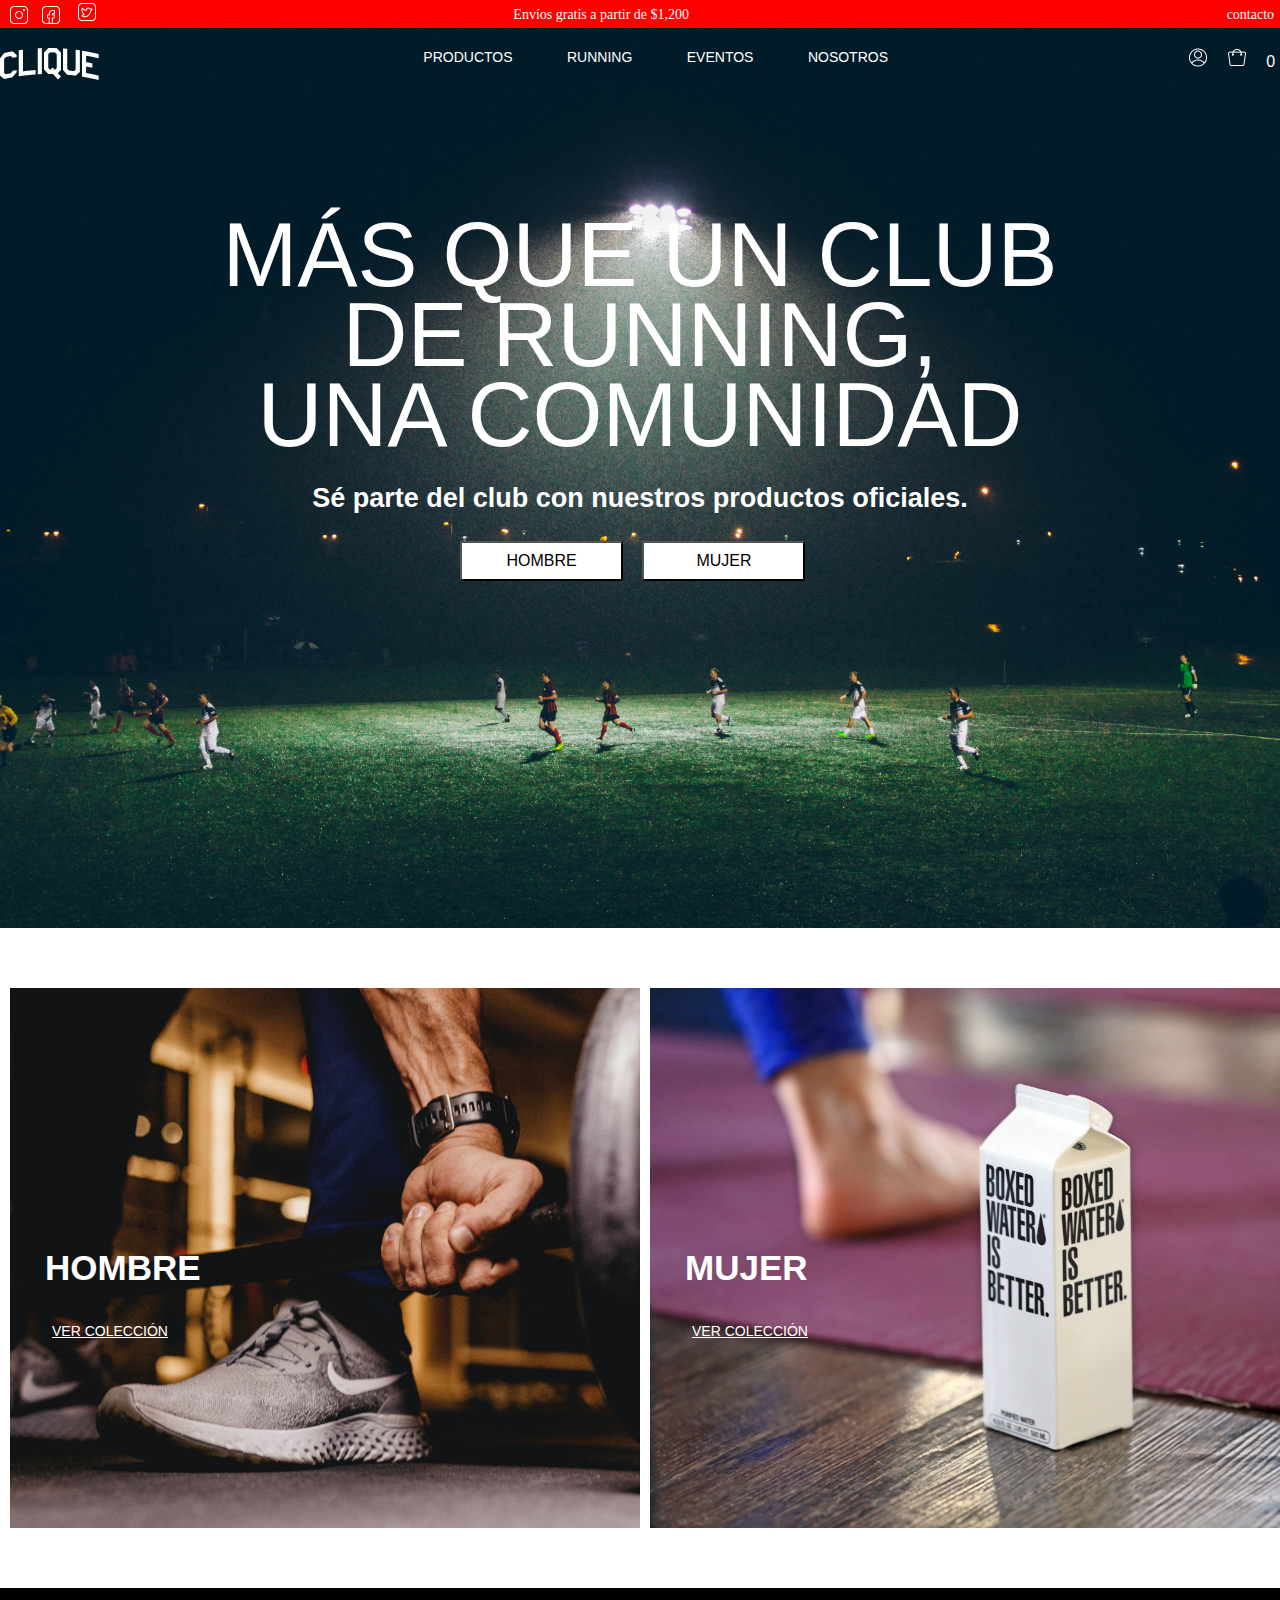
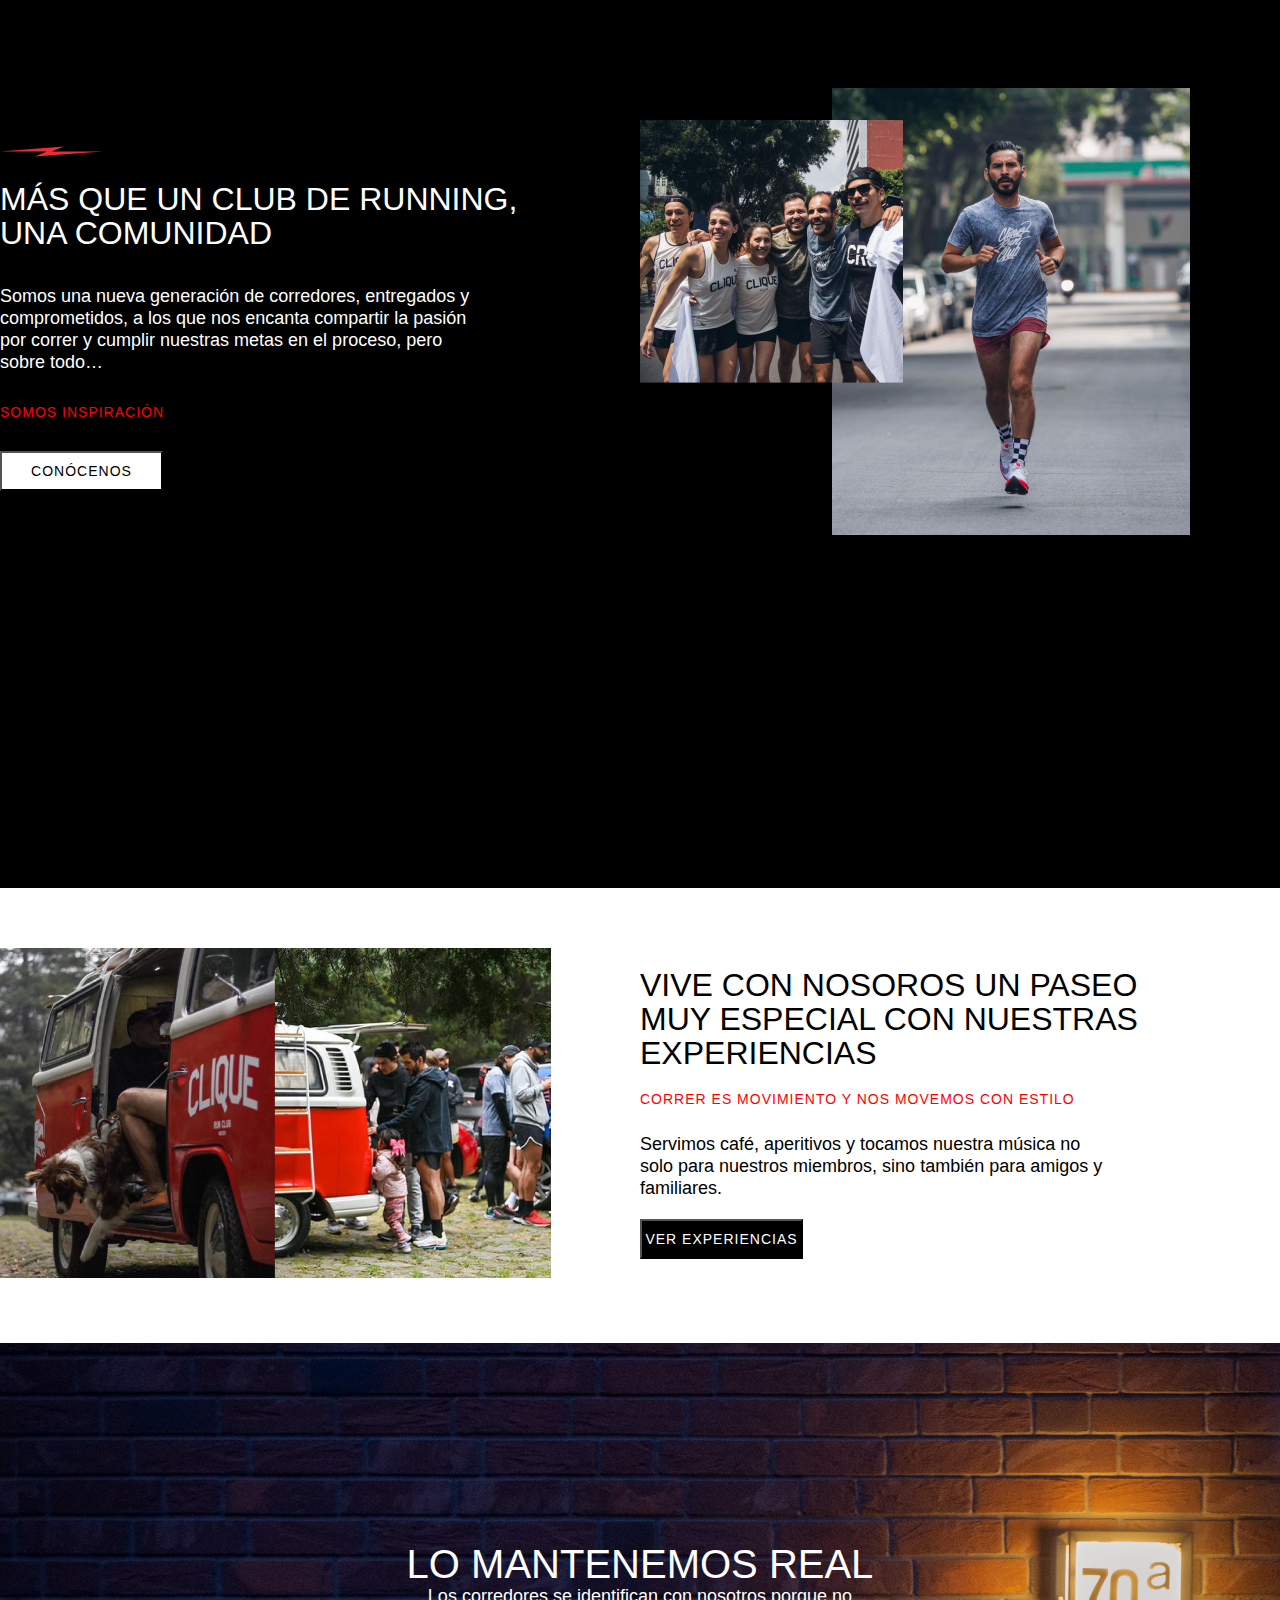
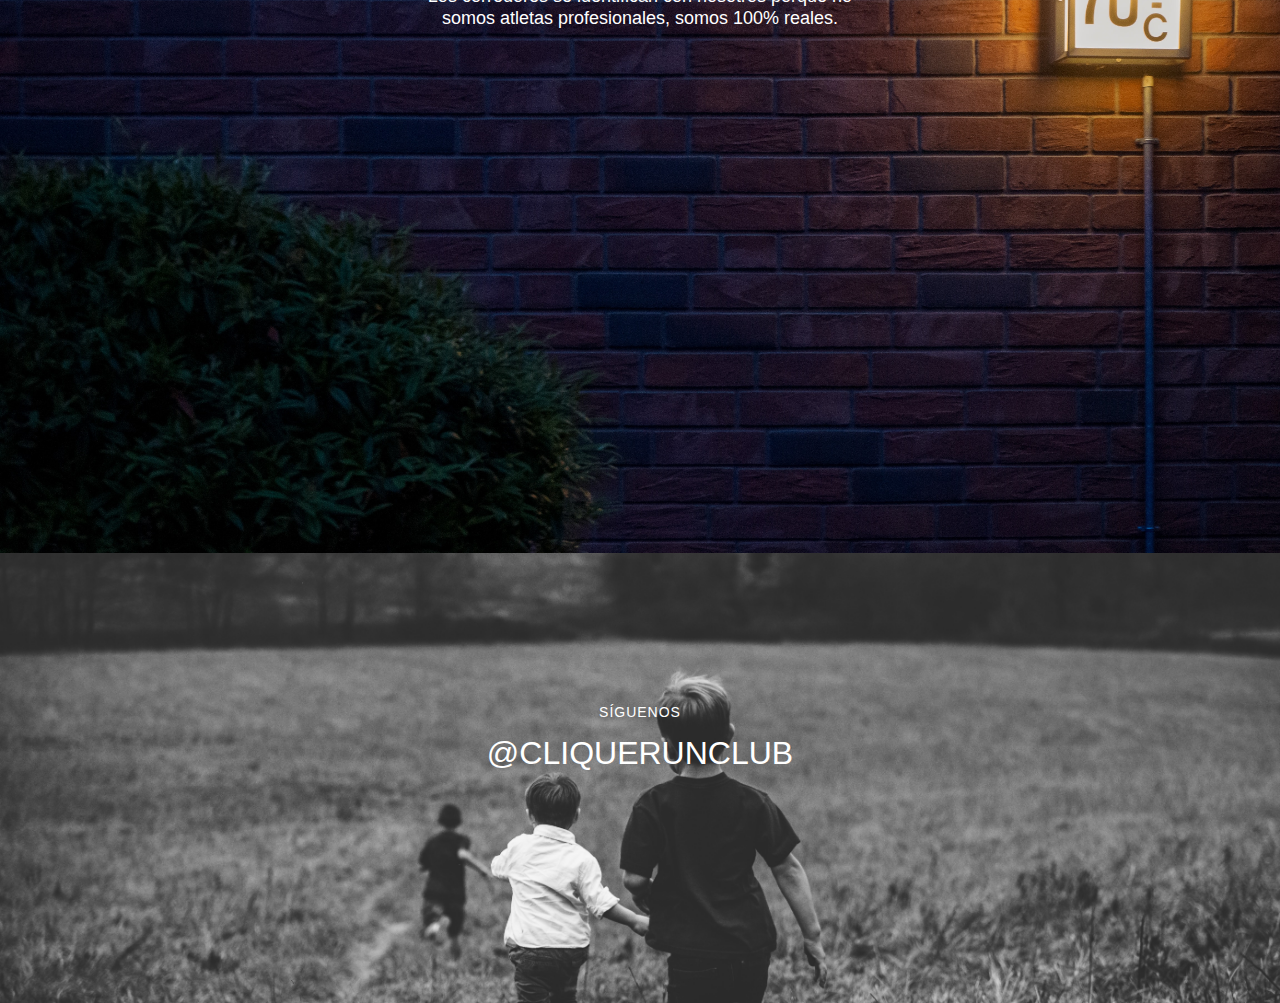
==== commit 9302f88a: "ready for desktop" ====
--- a/index.html
+++ b/index.html
@@ -10,7 +10,7 @@
     <link rel="stylesheet" href="./style.css" />
   </head>
   <body>
-    <!-- sectuin-1 starts -->
+    <!-- section-1 starts -->
     <div class="section-1">
       <div class="wrapper">
         <div class="pure-g">
@@ -55,10 +55,10 @@
           <div class="pure-u-1 pure-u-md-15-24">
             <div class="sec2-tabs">
               <ul>
-                <li>productos</li>
-                <li>running</li>
-                <li>eventos</li>
-                <li>nosotros</li>
+                <li><a href=""> productos </a></li>
+                <li><a href=""> running </a></li>
+                <li><a href=""> eventos </a></li>
+                <li><a href=""> nosotros </a></li>
               </ul>
             </div>
           </div>
@@ -80,13 +80,13 @@
           <div class="pure-u-1 pure-u-md-24-24">
             <div class="sec2-banner">
               <p>
-                Más que un club <br />
-                de Running, <br />
-                una comunidad <br />
+                Más que un club 
+                de Running, <br>
+                una comunidad 
               </p>
               <h3>Sé parte del club con nuestros productos oficiales.</h3>
               <div class="button-wrap">
-                <button type="" class="sec2-button1">hombre</button>
+                <button  class="sec2-button1">hombre</button>
                 <button class="sec2-button2">mujer</button>
               </div>
             </div>
@@ -119,7 +119,7 @@
     <div class="section-5">
         <div class="wrapper">
             <div class="pure-g">
-                <div class="pure-u-1 pure-u-md-10-24">
+                <div class="pure-u-1 pure-u-md-12-24">
                     <div class="sec5-content">
                         <img src="/images/sec5-1.png" alt="">
                         <h3>
@@ -137,7 +137,7 @@
                         </button>
                     </div>
                 </div>
-                <div class="pure-u-1 pure-u-md-14-24">
+                <div class="pure-u-1 pure-u-md-12-24">
                     <div class="sec5-image">
                         <img src="/images/sec5-2.png" alt="">
                     </div>
@@ -150,22 +150,21 @@
     <div class="section-6">
       <div class="wrapper">
           <div class="pure-g">
-            <div class="pure-u-1 pure-u-md-14-24">
+            <div class="pure-u-1 pure-u-md-12-24">
               <div class="sec6-image">
                 <img src="/images/sec6-1.png" alt="">
               </div>
             </div>
-            <div class="pure-u-1 pure-u-md-10-24">
+            <div class="pure-u-1 pure-u-md-12-24">
               <div class="sec6-content">
                 <h3>
-                  vive con nosoros un paseo <br> muy especial con nuestras
-                  <br> experiencias
+                  vive con nosoros un paseo muy especial con nuestras experiencias
                 </h3>
                 <h4>
                   Correr es movimiento y nos movemos con estilo
                 </h4>
                 <p>
-                  Servimos café, aperitivos y tocamos nuestra música no <br> solo para nuestros miembros, sino también para amigos y <br> familiares.
+                  Servimos café, aperitivos y tocamos nuestra música no solo para nuestros miembros, sino también para amigos y familiares.
                 </p>
                 <button>
                   Ver experiencias
@@ -187,7 +186,7 @@
                 lo mantenemos real
               </h2>
               <p>
-                Los corredores se identifican con nosotros porque no <br> somos atletas profesionales, somos 100% reales.
+                Los corredores se identifican con nosotros porque no somos atletas profesionales, somos 100% reales.
               </p>
             </div>
           </div>
--- a/style.css
+++ b/style.css
@@ -22,6 +22,38 @@
     font-weight: 400;
     line-height: 64px;
     letter-spacing: 56px;
+    text-transform: uppercase;
+    font-family: Hammer & Tongs;
+}
+.h2{
+    font-size: 40px;
+    font-weight: 400;
+    line-height: 42px;
+    letter-spacing: 0px;
+    text-transform: uppercase;
+    font-family: Hammer & Tongs;
+}
+.h3{
+    font-size: 32px;
+    font-weight: 400;
+    line-height: 34px;
+    letter-spacing: 0px;
+    text-transform: uppercase;
+    font-family: Hammer & Tongs;
+}
+.h4{
+    font-size: 24px;
+    font-weight: 400;
+    line-height: 26px;
+    letter-spacing: 0px;
+    text-transform: uppercase;
+    font-family: Hammer & Tongs;
+}
+.h5{
+    font-size: 16px;
+    font-weight: 400;
+    line-height: 18px;
+    letter-spacing: 1px;
     text-transform: uppercase;
     font-family: Hammer & Tongs;
 }
@@ -75,14 +107,18 @@
 .sec2-logo img{
     /* margin-left: 100px; */
 }
+.sec2-tabs ul li a{
+    text-decoration: none;
+    color: var(--whiteColor);
+    
+    font-size: 14px;
+    /* font-family: Hammer & Tongs; */
+    line-height: 18px;
+}
 .sec2-tabs ul li{
     display: inline-block;
-    text-transform: uppercase;
-    color: white;
-    font-size: 14px;
-    /* font-family: Hammer & Tongs; */
-    line-height: 18px;
     padding-left: 50px;
+    text-transform: uppercase;
 }
 .sec2-icon ul li{
     display: inline-block;
@@ -93,11 +129,14 @@
     /* margin-left: 115px; */
 }
 .sec2-banner p{
+    max-width: 970px;
+    text-transform: uppercase;
     color: white;
     font-size: 90px;
-    line-height: 95px;
-    text-align: center;
-    margin-top: 90px;
+    line-height: 80px;
+    text-align: center;
+    margin: auto;
+    margin-top: 130px;
 }
 .sec2-banner h3{
     margin-top: 30px;
@@ -205,6 +244,7 @@
     /* font-family: lato; */
     line-height: 22px;
     margin-top: 35px;
+    max-width: 470px;
     
 }
 .sec5-content h4{
@@ -234,14 +274,9 @@
 }
 .sec5-image{
     margin-top: 100px;
-    position: relative;
-}
-.sec5-image img{
-    height: 447px;
-    width: 550px;
-    position: absolute;
-    left: 190px;
-}
+    
+}
+
 
 .section-6{
     margin-top: 60px;
@@ -256,6 +291,7 @@
     /* font-family: Hammer & Tongs; */
     line-height: 34px;
     text-transform: uppercase;
+    max-width: 520px;
 }
 .sec6-content h4{
     color: red;
@@ -274,6 +310,7 @@
     /* font-family: lato; */
     line-height: 22px;
     margin-top: 25px;
+    max-width: 472px;
     
 }
 .sec6-content button{
@@ -316,7 +353,9 @@
     /* font-family: lato; */
     line-height: 22px;
     text-align: center;
-    margin-top: 25px;
+    margin-top: 30px;
+    max-width: 480px;
+    margin: auto;
 }
 .section-8{
     background-image: url("/images/sec8-1new.jpg");
@@ -349,3 +388,8 @@
     text-transform: uppercase;
     margin-top: 15px;
 }
+
+
+
+
+ 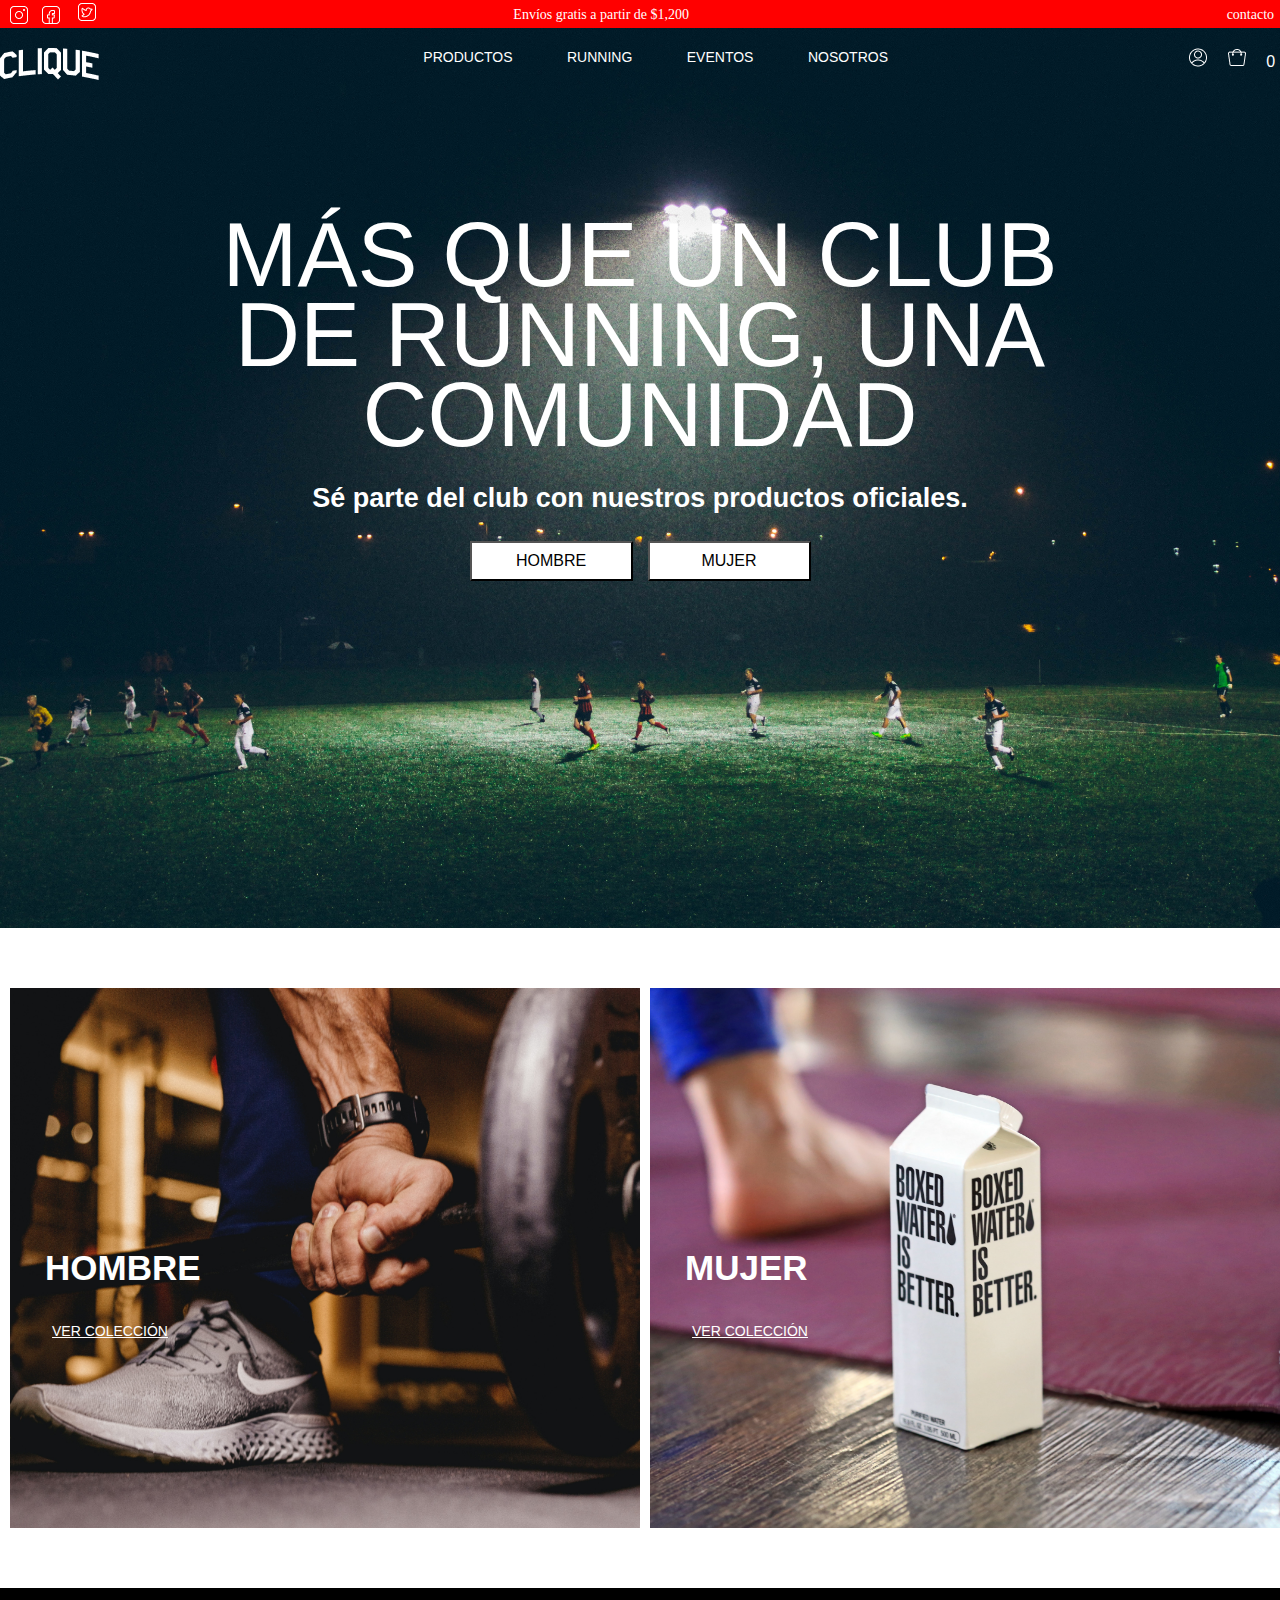
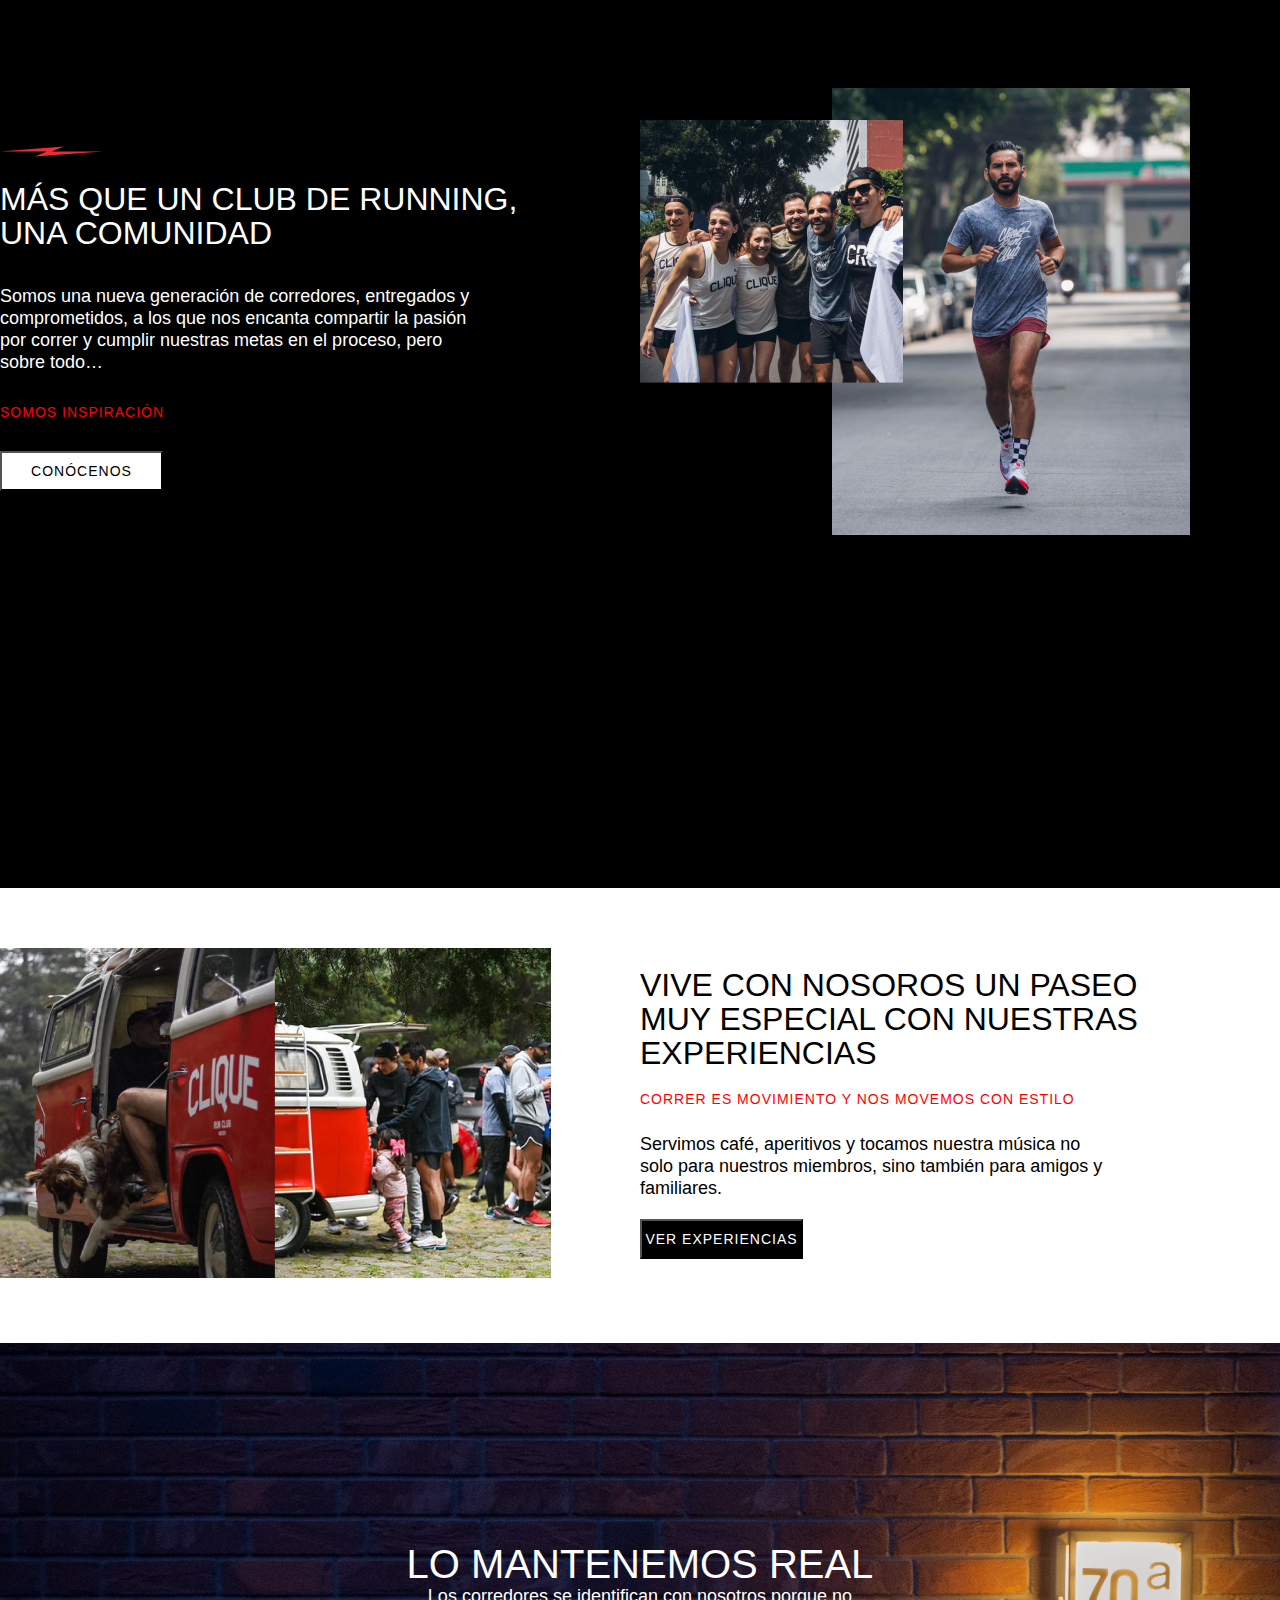
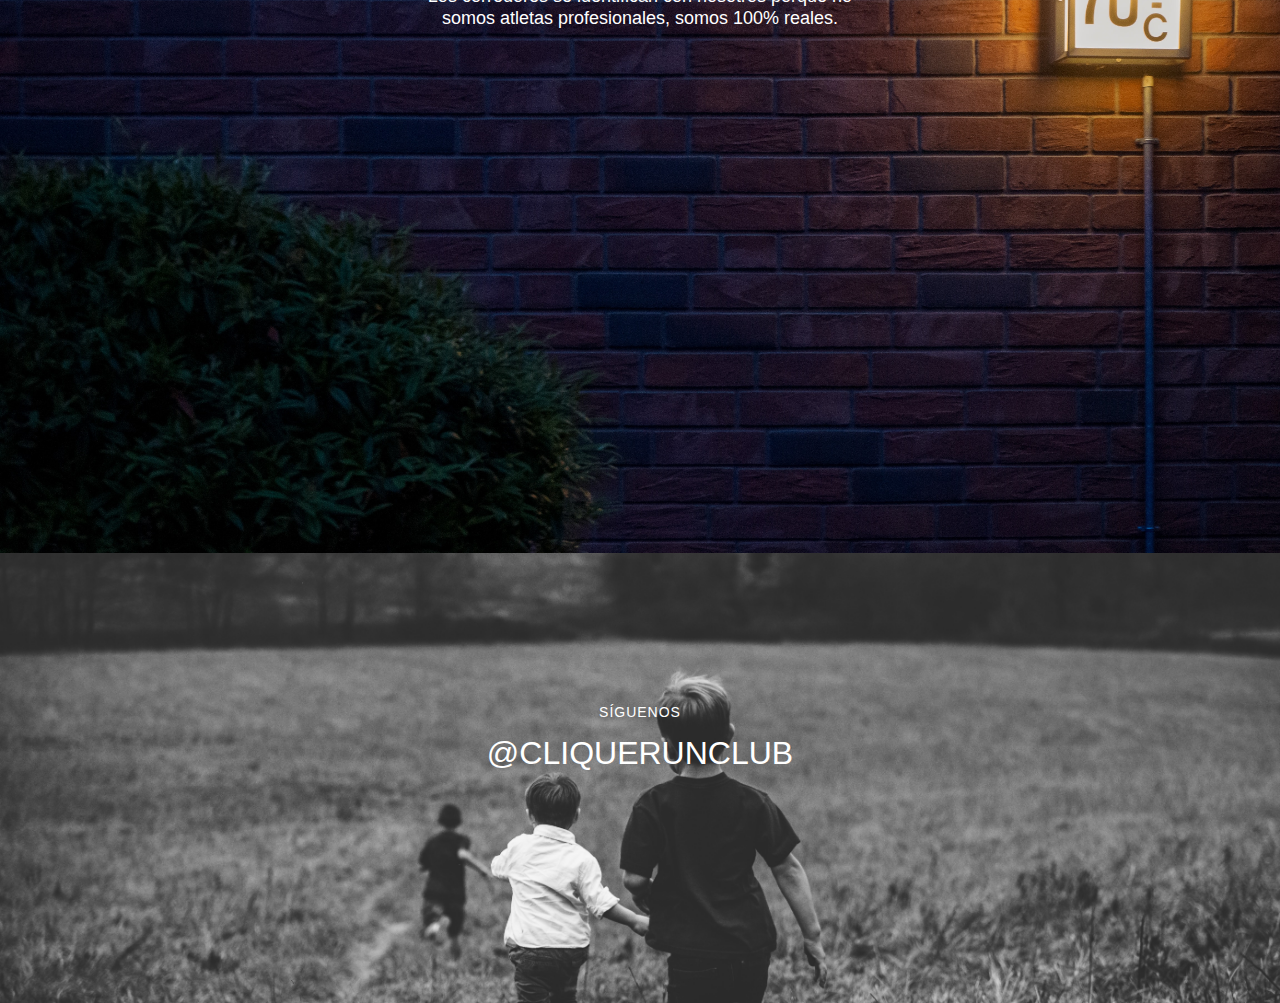
==== commit cdc8772d: "working on quries" ====
--- a/index.html
+++ b/index.html
@@ -81,7 +81,7 @@
             <div class="sec2-banner">
               <p>
                 Más que un club 
-                de Running, <br>
+                de Running, 
                 una comunidad 
               </p>
               <h3>Sé parte del club con nuestros productos oficiales.</h3>
--- a/style.css
+++ b/style.css
@@ -95,8 +95,8 @@
     height: 100vh;
     background-image: url("/images/sec2-baner.jpg");
     background-size: cover;
-    background-repeat: no-repeat;
-    background-position: center;
+    
+    /* background-position: center; */
 }
 .sec2-tabs{
     /* margin-left: 70px; */
@@ -147,7 +147,8 @@
 }
 .button-wrap{
     margin-top: 30px;
-    margin-left: 460px;
+    display: flex;
+    justify-content: center;
 }
 .sec2-button1{
     width: 163px;
@@ -177,12 +178,14 @@
   background-image: url("/images/sec3-1.jpg");
   height: 60vh;
   background-size: cover;
+  background-position: center;
   margin-left: 10px;
 }
 .sec3-image2 {
   background-image: url("/images/sec3-2.jpg");
   height: 60vh;
   background-size: cover;
+  background-position: center;
   margin-left: 10px;
 }
 .sec3-image1 h3 {
@@ -392,4 +395,97 @@
 
 
 
+
+
+
+@media screen and (max-width: 766px) {
+    .section-2{
+        height: 130vh;
+
+    }
+    .sec2-banner p{
+        font-size: 52px;
+    }
+    .sec2-button2{
+        margin-left: 40px;
+    }
+    .section-3{
+        margin-top: 100px;
+    }
+    .sec3-image1 h3{
+        padding-top: 300px;
+        padding-left: 15px;
+    }
+    .sec3-image2 h3{
+        padding-top: 300px;
+        padding-left: 15px;
+    }
+    .sec3-image1 button{
+        margin: 10px 0px 0px 10px;
+    }
+    .sec3-image2 button{
+        margin: 10px 0px 0px 10px;
+    }
+    .sec3-image1{
+        margin-left: 20px;
+        max-width: 334px;
+    }
+    .sec3-image2{
+        margin-top: 60px;
+        margin-left: 20px;
+        max-width: 334px;
+    }
+    .sec5-content{
+        padding-left: 25px;
+    }
+    .section-5{
+        height: 166vh;
+    }
+    .sec5-image{
+        padding-left: 25px;
+    }
+    .section-6{
+        margin-top: 100px;
+        background-color: #F8F8F8;
+        height: 138vh;
+    }
+    .sec6-image{
+        padding-left: 25px;
+        padding-top: 130px;
+    }
+    .sec6-content{
+        margin-top: 50px;
+        padding-left: 25px;
+    }
+    .section-7{
+        margin-top: 0px;
+    }
+    .sec7-content{
+        margin-top: 100px;
+        padding-left: 25px;
+    }
+    .sec7-content h2{
+        text-align: left;
+    }
+    .sec7-content p{
+        text-align: left;
+        margin-top: 40px;
+        margin: revert;
+    }
+
+
+
+
+
+
+
+
+
+
+
+  }
+
+
+
+
  